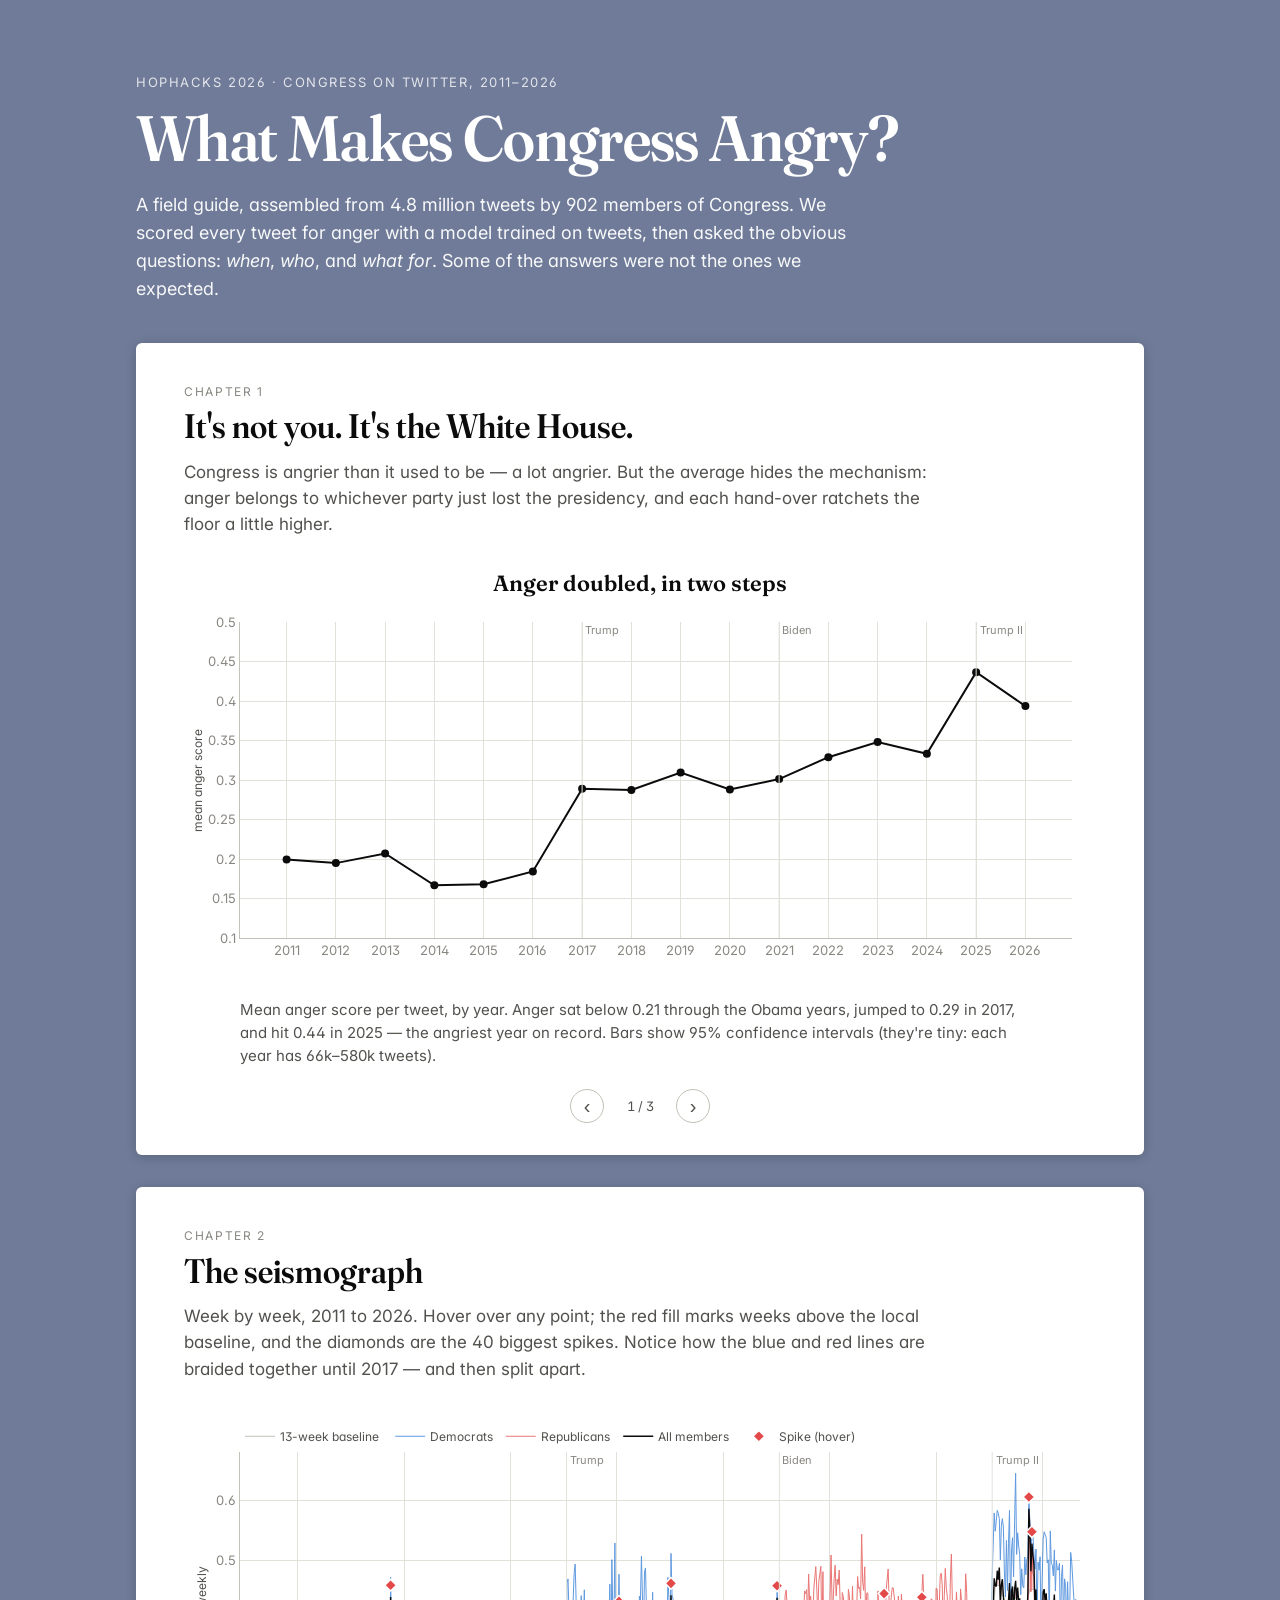
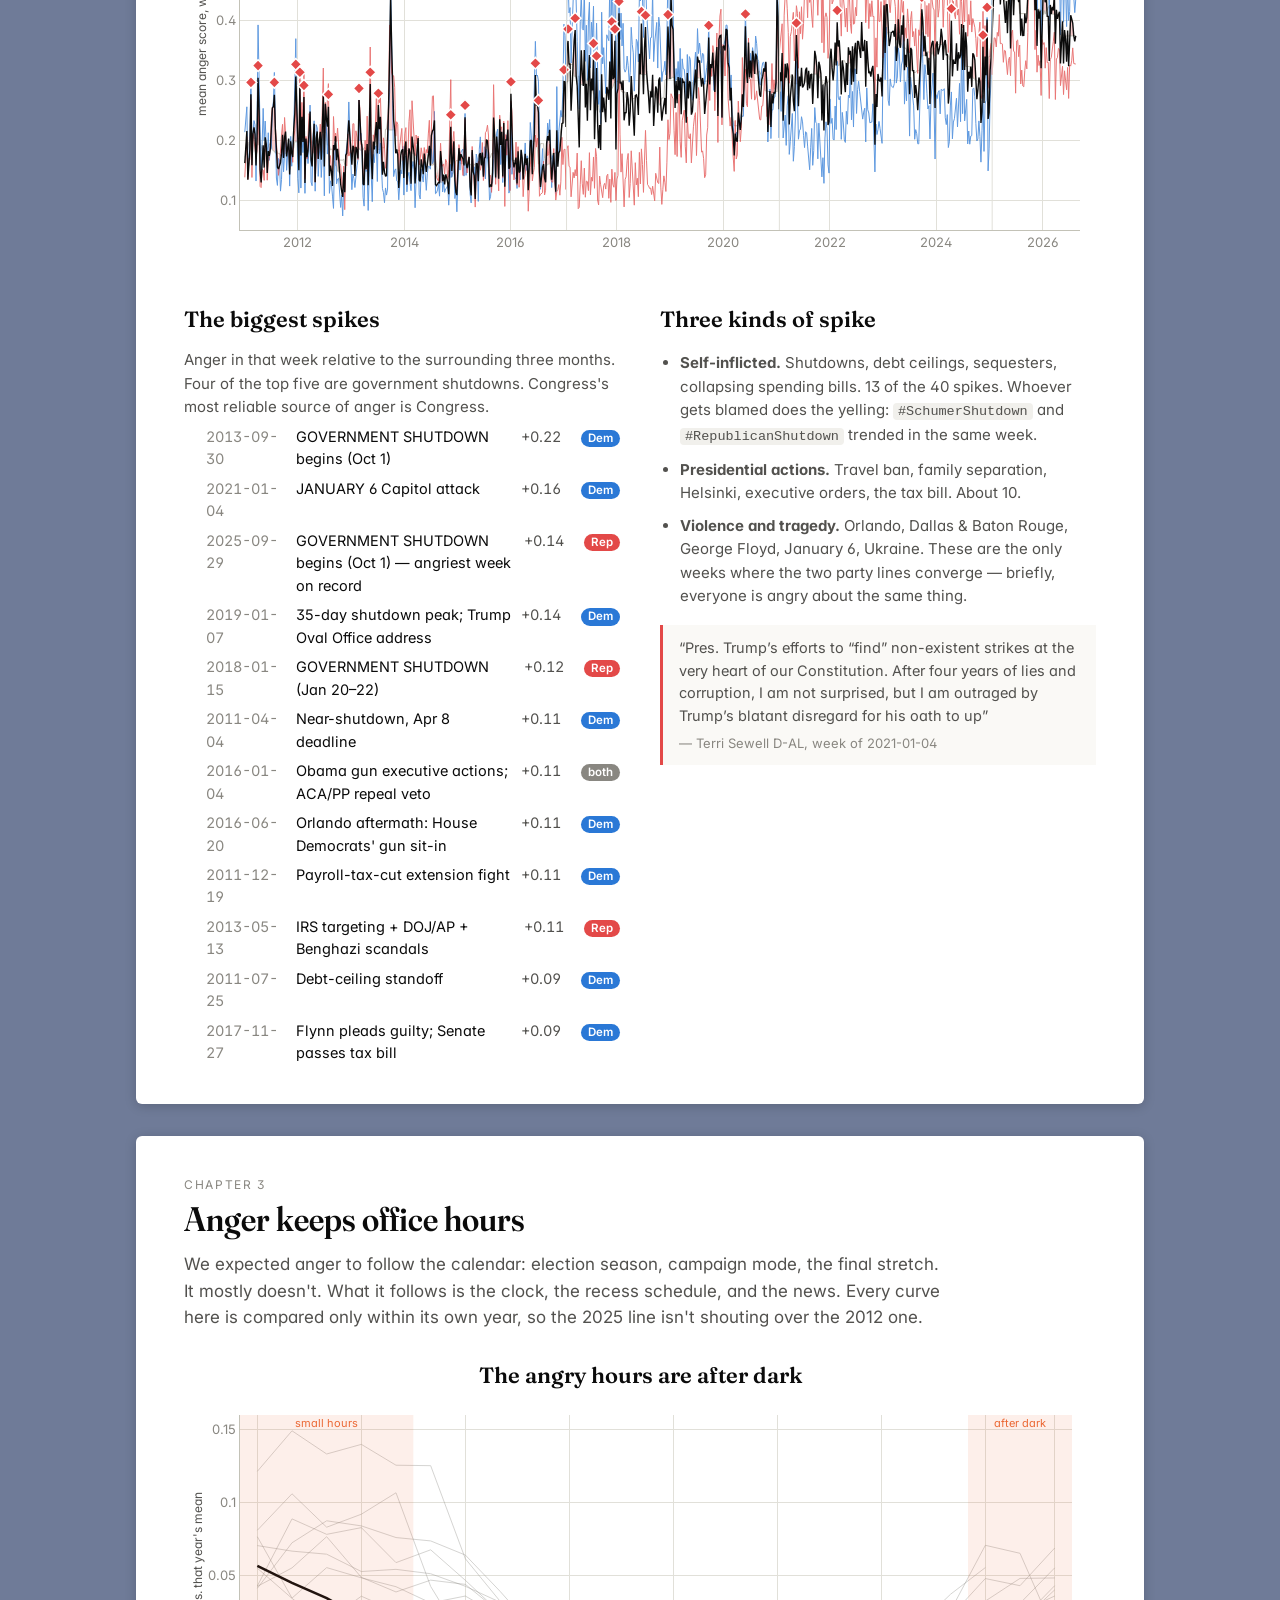
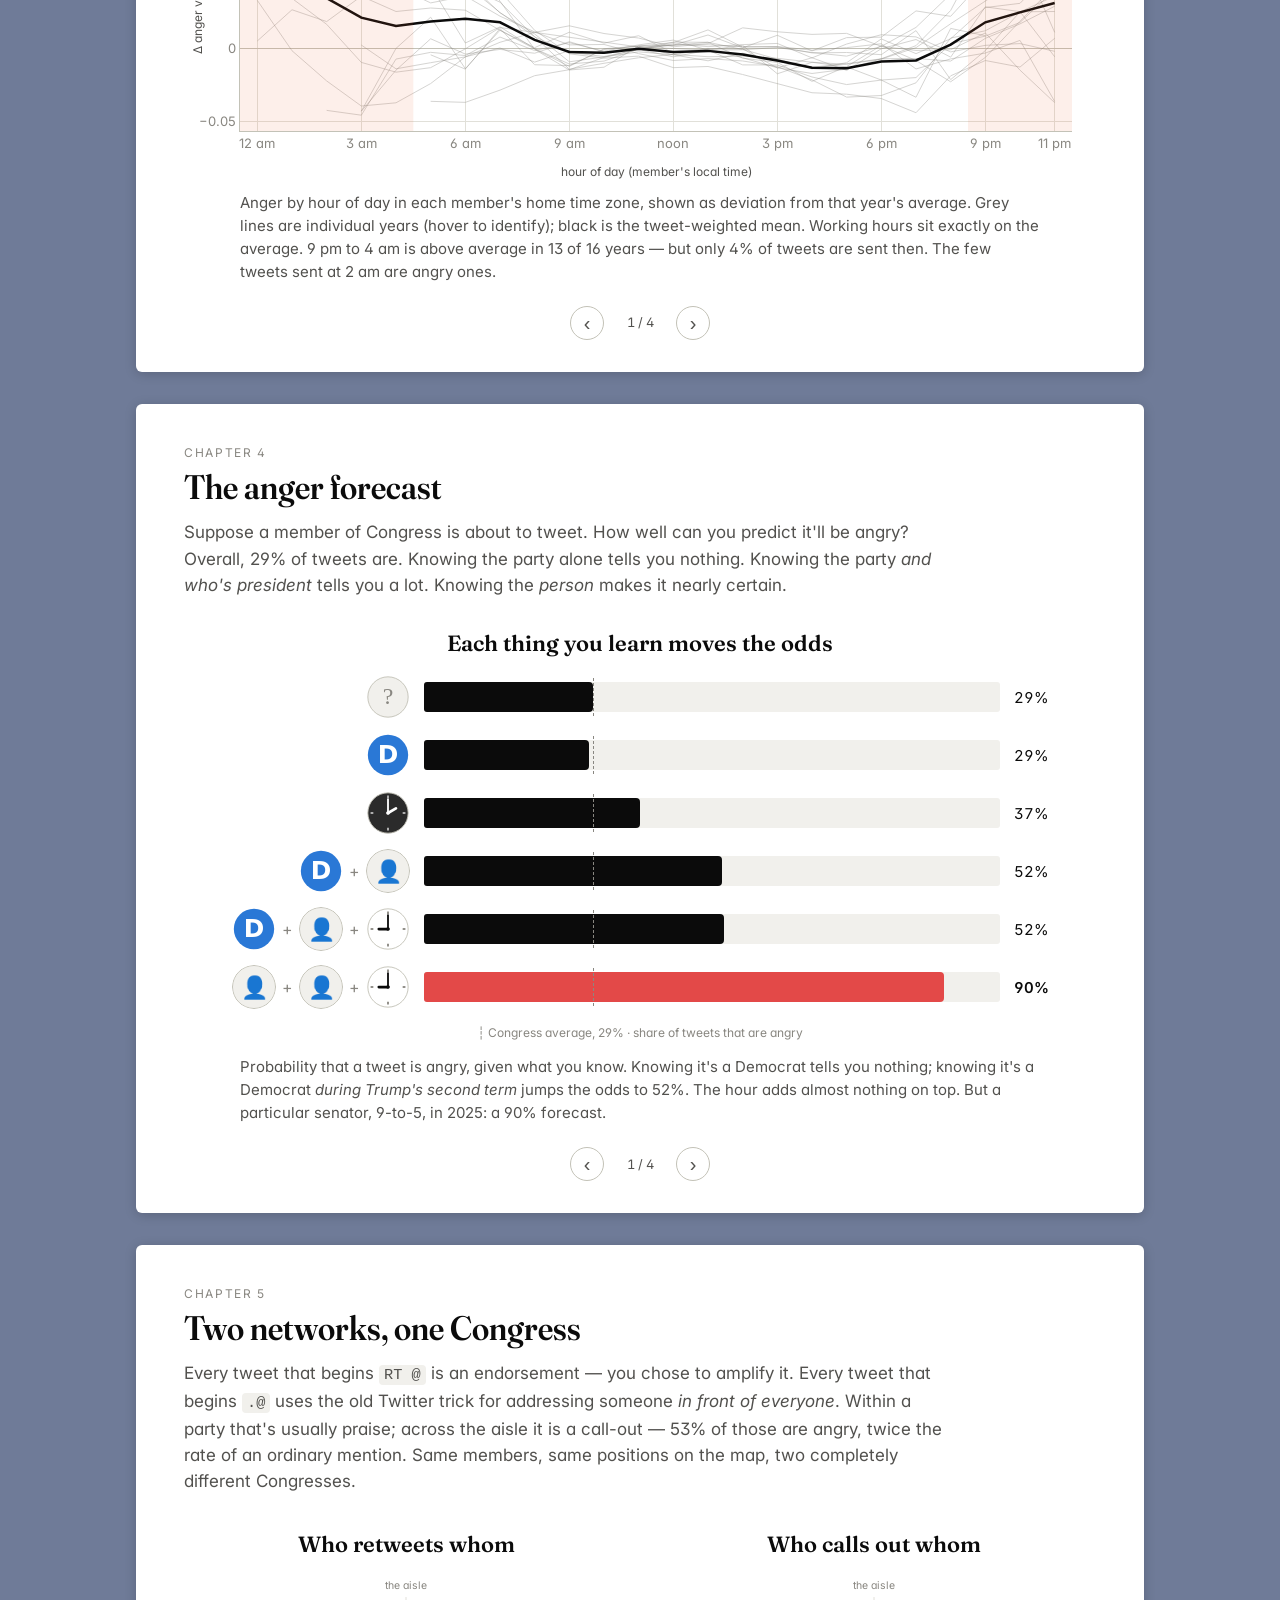
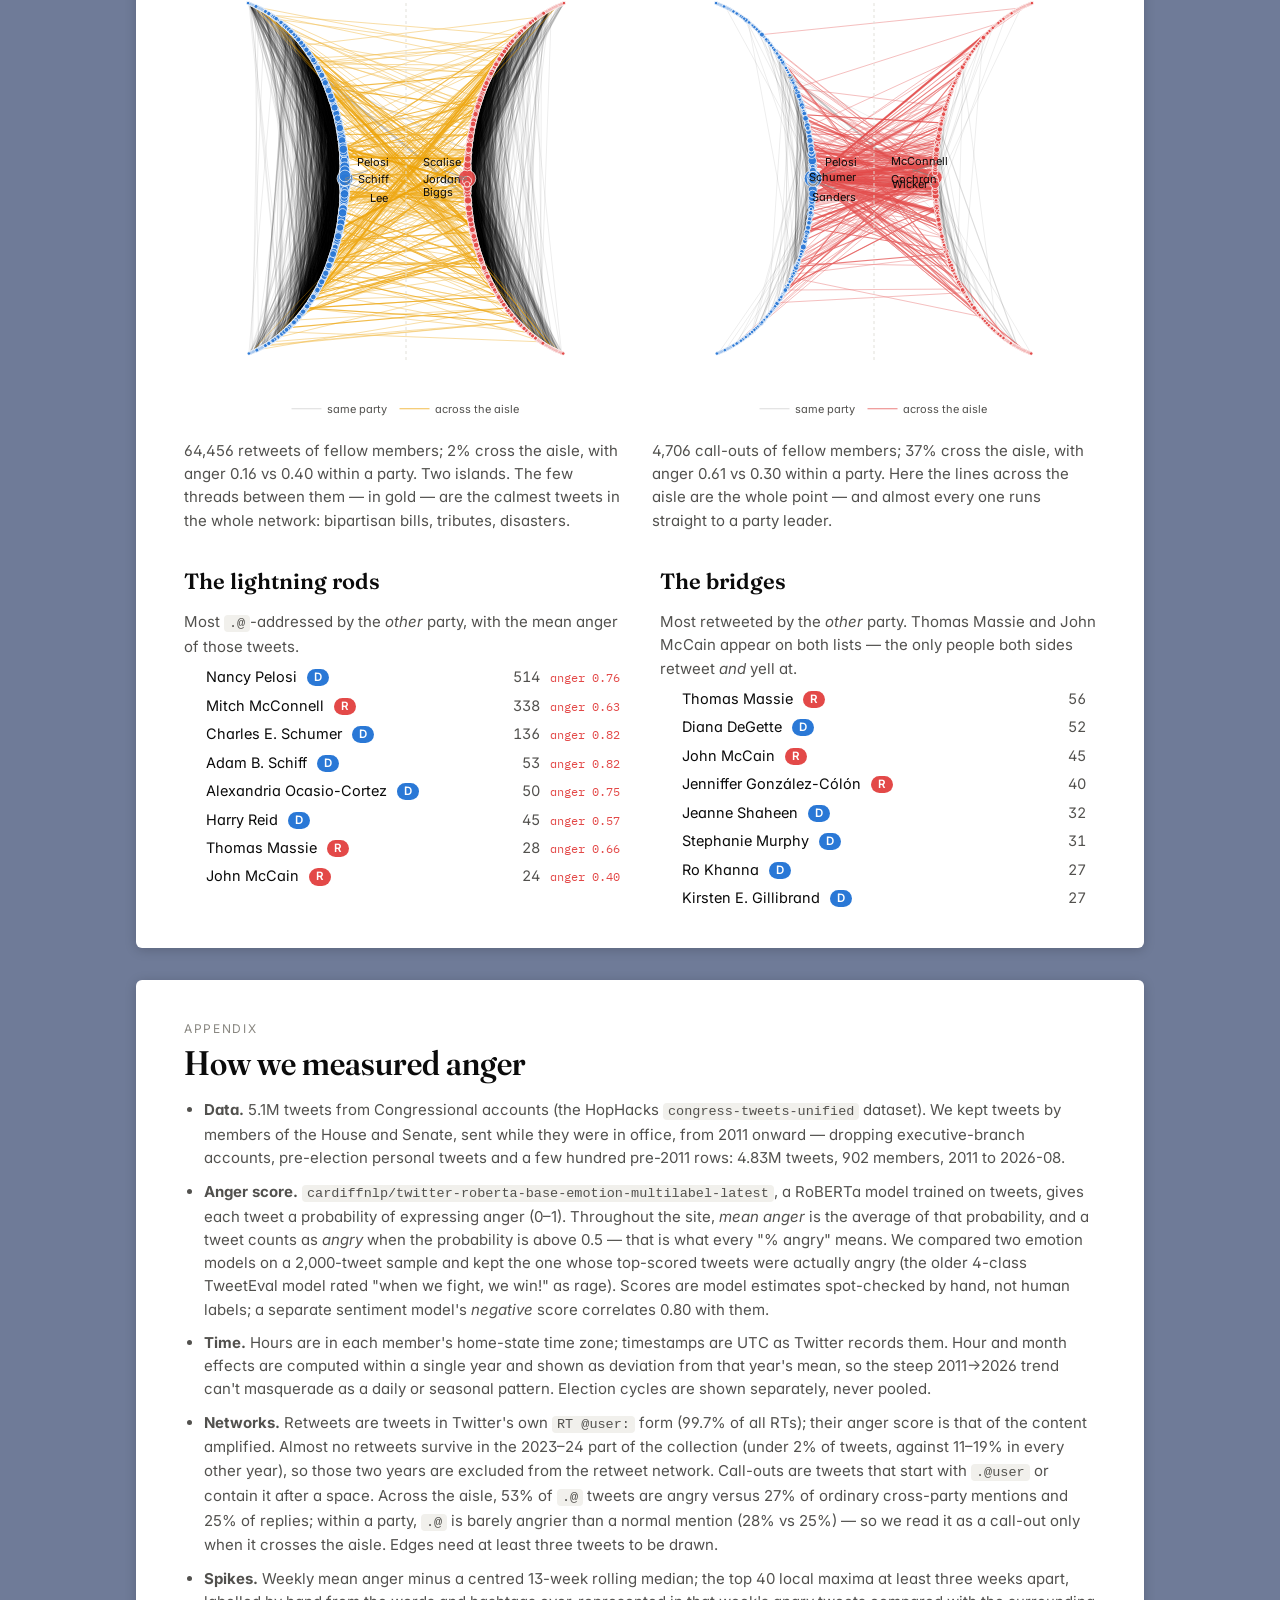
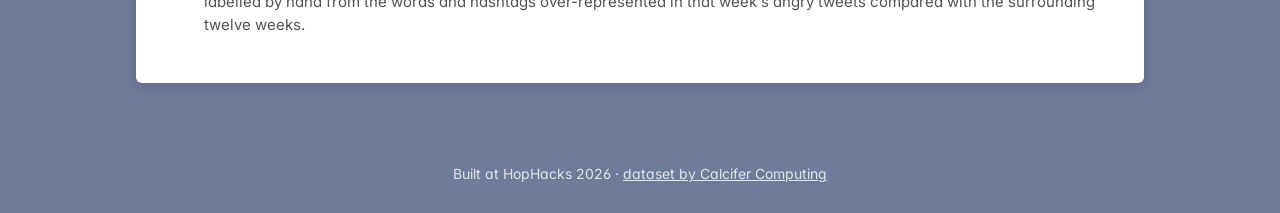
==== site/index.html @ 3c606af3 "What Makes Congress Angry? — web story, marimo notebook, analysis pipeline Congress tweets 2011–2026" ====
<!DOCTYPE html>
<html lang="en">
<head>
<meta charset="utf-8">
<meta name="viewport" content="width=device-width, initial-scale=1">
<title>What Makes Congress Angry?</title>
<meta name="description" content="A field guide to Congressional anger, from 4.8 million tweets by 905 members of Congress, 2011–2026.">
<link rel="preconnect" href="https://fonts.googleapis.com">
<link rel="preconnect" href="https://fonts.gstatic.com" crossorigin>
<link href="https://fonts.googleapis.com/css2?family=Fraunces:ital,opsz,wght,SOFT@0,9..144,400;0,9..144,600;1,9..144,400;1,9..144,500&family=Inter:wght@400;500;600&family=IBM+Plex+Mono:wght@400;500&display=swap" rel="stylesheet">
<link rel="stylesheet" href="style.css">
<script src="https://cdn.plot.ly/plotly-2.35.2.min.js" charset="utf-8"></script>
</head>
<body>

<header class="hero">
  <p class="kicker">HopHacks 2026 · Congress on Twitter, 2011–2026</p>
  <h1>What Makes Congress Angry?</h1>
  <p class="lede">A field guide, assembled from <span id="meta-tweets">4.8 million</span> tweets by
    <span id="meta-members">905</span> members of Congress. We scored every tweet for anger with a model trained on
    tweets, then asked the obvious questions: <em>when</em>, <em>who</em>, and <em>what for</em>.
    Some of the answers were not the ones we expected.</p>
</header>

<main>

<!-- ================= CHAPTER 1 ================= -->
<section class="card" id="ch1">
  <p class="chapter">Chapter 1</p>
  <h2>It's not you. It's the White House.</h2>
  <p class="intro">Congress is angrier than it used to be — a lot angrier. But the average hides the mechanism:
    anger belongs to whichever party just lost the presidency, and each hand-over ratchets the floor a little higher.</p>
  <div class="carousel" data-carousel>
    <div class="slides">
      <figure class="slide">
        <figcaption class="chart-title">Anger doubled, in two steps</figcaption>
        <div class="chart" id="c-year"></div>
        <p class="caption">Mean anger score per tweet, by year. Anger sat below 0.21 through the Obama years, jumped to 0.29 in 2017,
          and hit 0.44 in 2025 — the angriest year on record. Bars show 95% confidence intervals (they're tiny: each year has 66k–580k tweets).</p>
      </figure>
      <figure class="slide">
        <figcaption class="chart-title">The X: whoever is out of power is angry</figcaption>
        <div class="chart" id="c-year-party"></div>
        <p class="caption">Split by party, the trend becomes a perfect X. Democrats spike when Trump takes office in 2017 and again in 2025;
          Republicans spike under Biden. The two lines cross at every inauguration.</p>
      </figure>
      <figure class="slide">
        <figcaption class="chart-title">Same rule, four presidencies</figcaption>
        <div class="chart" id="c-outparty"></div>
        <p class="caption">Under Obama both parties were equally calm (0.18 vs 0.19). Since then the out-party has been roughly 0.12–0.17 angrier
          than the in-party — and today's <em>in</em>-party (0.35) is angrier than 2017's <em>out</em>-party (0.34). The floor never resets.</p>
      </figure>
    </div>
    <nav class="pager"><button class="prev" aria-label="Previous">‹</button><span class="count">1 / 3</span><button class="next" aria-label="Next">›</button></nav>
  </div>
</section>

<!-- ================= CHAPTER 2 ================= -->
<section class="card" id="ch2">
  <p class="chapter">Chapter 2</p>
  <h2>The seismograph</h2>
  <p class="intro">Week by week, 2011 to 2026. Hover over any point; the red fill marks weeks above the local baseline,
    and the diamonds are the 40 biggest spikes. Notice how the blue and red lines are braided together until 2017 — and then split apart.</p>
  <div class="chart tall" id="c-seismo"></div>
  <div class="two-col">
    <div>
      <h3>The biggest spikes</h3>
      <p class="caption">Anger in that week relative to the surrounding three months. Four of the top five are government shutdowns.
        Congress's most reliable source of anger is Congress.</p>
      <ol class="spikes" id="spike-list"></ol>
    </div>
    <div>
      <h3>Three kinds of spike</h3>
      <ul class="kinds">
        <li><strong>Self-inflicted.</strong> Shutdowns, debt ceilings, sequesters, collapsing spending bills. 13 of the 40 spikes.
          Whoever gets blamed does the yelling: <code>#SchumerShutdown</code> and <code>#RepublicanShutdown</code> trended in the same week.</li>
        <li><strong>Presidential actions.</strong> Travel ban, family separation, Helsinki, executive orders, the tax bill. About 10.</li>
        <li><strong>Violence and tragedy.</strong> Orlando, Dallas &amp; Baton Rouge, George Floyd, January 6, Ukraine.
          These are the only weeks where the two party lines converge — briefly, everyone is angry about the same thing.</li>
      </ul>
      <blockquote id="spike-quote"></blockquote>
    </div>
  </div>
</section>

<!-- ================= CHAPTER 3 ================= -->
<section class="card" id="ch3">
  <p class="chapter">Chapter 3</p>
  <h2>Anger keeps office hours</h2>
  <p class="intro">We expected anger to follow the calendar: election season, campaign mode, the final stretch.
    It mostly doesn't. What it follows is the clock, the recess schedule, and the news.
    Every curve here is compared only within its own year, so the 2025 line isn't shouting over the 2012 one.</p>
  <div class="carousel" data-carousel>
    <div class="slides">
      <figure class="slide">
        <figcaption class="chart-title">The angry hours are after dark</figcaption>
        <div class="chart" id="c-hour"></div>
        <p class="caption">Anger by hour of day in each member's home time zone, shown as deviation from that year's average. Grey lines are individual years
          (hover to identify); black is the tweet-weighted mean. Working hours sit exactly on the average. 9 pm to 4 am is above average in
          13 of 16 years — but only 4% of tweets are sent then. The few tweets sent at 2 am are angry ones.</p>
      </figure>
      <figure class="slide">
        <figcaption class="chart-title">August recess is the calm month</figcaption>
        <div class="chart" id="c-month"></div>
        <p class="caption">By month, same normalization. August is below the yearly average in 14 of 16 years — the only exceptions are 2020 and 2022.
          January has become the angriest month since 2018 (a new Congress, the State of the Union, and in 2021, the 6th).</p>
      </figure>
      <figure class="slide">
        <figcaption class="chart-title">Eight election cycles, no build-up</figcaption>
        <div class="chart taller" id="c-cycle"></div>
        <p class="caption">Weekly anger over each two-year cycle, ending at election day (dashed line). Black is everyone; blue and red are parties.
          There is no ramp into November in any cycle. The spikes are events — the 2013 shutdown, the 2018 shutdown, Jan 6 — not the calendar.</p>
      </figure>
      <figure class="slide">
        <figcaption class="chart-title">The final stretch is <em>calmer</em></figcaption>
        <div class="chart" id="c-final"></div>
        <p class="caption">Mean anger in the last four weeks before election day versus the rest of that year. In six of seven elections the closing
          weeks are calmer — members switch to hopeful campaign messaging. Only 2020 broke the pattern, and only barely.</p>
      </figure>
    </div>
    <nav class="pager"><button class="prev" aria-label="Previous">‹</button><span class="count">1 / 4</span><button class="next" aria-label="Next">›</button></nav>
  </div>
</section>

<!-- ================= CHAPTER 4: FORECAST ================= -->
<section class="card" id="ch-forecast">
  <p class="chapter">Chapter 4</p>
  <h2>The anger forecast</h2>
  <p class="intro">Suppose a member of Congress is about to tweet. How well can you predict it'll be angry?
    Overall, <span id="fc-base">29%</span> of tweets are. Knowing the party alone tells you nothing.
    Knowing the party <em>and who's president</em> tells you a lot. Knowing the <em>person</em> makes it nearly certain.</p>
  <div class="carousel" data-carousel>
    <div class="slides">
      <figure class="slide">
        <figcaption class="chart-title">Each thing you learn moves the odds</figcaption>
        <div class="ladder" id="c-ladder"></div>
        <p class="caption">Probability that a tweet is angry, given what you know. Knowing it's a Democrat tells you nothing; knowing it's a
          Democrat <em>during Trump's second term</em> jumps the odds to 52%. The hour adds almost nothing on top. But a particular senator,
          9-to-5, in 2025: a 90% forecast.</p>
      </figure>
      <figure class="slide">
        <figcaption class="chart-title">A forecast you can set your watch by</figcaption>
        <div class="statement" id="c-statement">
          <p class="claim">If Patty Murray tweets before sunrise during Trump's second term,<br>it's an angry tweet.</p>
          <p class="attrib" id="st-attrib">— 84% of 418 tweets, midnight–5 am Pacific, Jan 2025 – Aug 2026</p>
          <div class="strip" id="st-strip"></div>
          <div class="strip-ui">
            <button id="st-play">▶ Play</button><button id="st-reset">↻ Reset</button>
            <span class="tally" id="st-tally"></span>
          </div>
          <div class="tweet-peek" id="st-peek">hover a dot to read the tweet</div>
        </div>
        <p class="caption">Every dot is one of her 418 tweets sent between midnight and 5 am on her home-state clock (she's usually in Washington,
          where it's breakfast). Red is angry, grey is not. Press play and watch them land. The calm ones are birthday wishes and tributes to colleagues;
          the other 84% are about Medicare, shutdowns and arrests.</p>
      </figure>
      <figure class="slide">
        <figcaption class="chart-title">The loudest people in Congress</figcaption>
        <div class="statement compact">
          <p class="claim">Everyone who tweets more than seven times a day is angrier than average.<br>Except Cory Booker.</p>
          <p class="attrib" id="ld-attrib">— the 12 most prolific members, tweets per day while in office</p>
        </div>
        <div class="chart taller" id="c-loudest"></div>
        <p class="caption">Each bar is a member's posting rate; the red part is the share of those posts that are angry. The typical member posts
          <span id="ld-median">1.6</span> times a day and is angry <span id="ld-base">29%</span> of the time. Volume and anger rise together
          (ρ = 0.31 across all 902 members) — you cannot post ten times a day about ribbon-cuttings. Senator Booker, apparently, can.</p>
      </figure>
      <figure class="slide">
        <figcaption class="chart-title">Night owls and morning people</figcaption>
        <div class="chart" id="c-owls"></div>
        <p class="caption">Members whose late-night tweets (9 pm–4 am) are far angrier than their daytime ones — and the reverse. Mike Levin is
          a mild 25% by day and 56% after dark. Bill Hagerty is the opposite: 53% by day, 29% at night. Do not tweet at Mazie Hirono after midnight.
          <a href="timelapse.html" class="slide-link">Watch a day on the Hill — the animated time-lapse of these nine →</a></p>
      </figure>
    </div>
    <nav class="pager"><button class="prev" aria-label="Previous">‹</button><span class="count">1 / 4</span><button class="next" aria-label="Next">›</button></nav>
  </div>
</section>

<!-- ================= CHAPTER 5: NETWORKS ================= -->
<section class="card" id="ch-network">
  <p class="chapter">Chapter 5</p>
  <h2>Two networks, one Congress</h2>
  <p class="intro">Every tweet that begins <code>RT @</code> is an endorsement — you chose to amplify it. Every tweet that begins
    <code>.@</code> uses the old Twitter trick for addressing someone <em>in front of everyone</em>. Within a party that's usually praise;
    across the aisle it is a call-out — 53% of those are angry, twice the rate of an ordinary mention. Same members, same positions on the map,
    two completely different Congresses.</p>
  <div class="net-grid">
    <figure class="net-panel">
      <figcaption class="chart-title">Who retweets whom</figcaption>
      <div class="chart tall" id="c-net-rt"></div>
      <p class="caption"><span id="net-rt-stats"></span> Two islands. The few threads between them — in gold — are the calmest tweets
        in the whole network: bipartisan bills, tributes, disasters.</p>
    </figure>
    <figure class="net-panel">
      <figcaption class="chart-title">Who calls out whom</figcaption>
      <div class="chart tall" id="c-net-dot"></div>
      <p class="caption"><span id="net-dot-stats"></span> Here the lines across the aisle are the whole point — and almost every one runs
        straight to a party leader.</p>
    </figure>
  </div>
  <div class="two-col">
    <div>
      <h3>The lightning rods</h3>
      <p class="caption">Most <code>.@</code>-addressed by the <em>other</em> party, with the mean anger of those tweets.</p>
      <ol class="netlist" id="net-rods"></ol>
    </div>
    <div>
      <h3>The bridges</h3>
      <p class="caption">Most retweeted by the <em>other</em> party. Thomas Massie and John McCain appear on both lists — the only people both
        sides retweet <em>and</em> yell at.</p>
      <ol class="netlist" id="net-bridges"></ol>
    </div>
  </div>
</section>

<!-- ================= METHODS ================= -->
<section class="card methods" id="methods">
  <p class="chapter">Appendix</p>
  <h2>How we measured anger</h2>
  <ul>
    <li><strong>Data.</strong> 5.1M tweets from Congressional accounts (the HopHacks <code>congress-tweets-unified</code> dataset). We kept tweets
      by members of the House and Senate, sent while they were in office, from 2011 onward — dropping executive-branch accounts, pre-election personal
      tweets and a few hundred pre-2011 rows: <span id="meta-tweets-2">4.83M</span> tweets, <span id="meta-members-2">902</span> members,
      <span id="meta-from">2011</span> to <span id="meta-to">2026-08</span>.</li>
    <li><strong>Anger score.</strong> <code>cardiffnlp/twitter-roberta-base-emotion-multilabel-latest</code>, a RoBERTa model trained on tweets, gives
      each tweet a probability of expressing anger (0–1). Throughout the site, <em>mean anger</em> is the average of that probability, and a tweet counts as
      <em>angry</em> when the probability is above 0.5 — that is what every "% angry" means. We compared two emotion models on a 2,000-tweet sample and kept
      the one whose top-scored tweets were actually angry (the older 4-class TweetEval model rated "when we fight, we win!" as rage). Scores are model
      estimates spot-checked by hand, not human labels; a separate sentiment model's <em>negative</em> score correlates 0.80 with them.</li>
    <li><strong>Time.</strong> Hours are in each member's home-state time zone; timestamps are UTC as Twitter records them. Hour and month effects are
      computed within a single year and shown as deviation from that year's mean, so the steep 2011→2026 trend can't masquerade as a daily or seasonal
      pattern. Election cycles are shown separately, never pooled.</li>
    <li><strong>Networks.</strong> Retweets are tweets in Twitter's own <code>RT @user:</code> form (99.7% of all RTs); their anger score is that of the
      content amplified. Almost no retweets survive in the 2023–24 part of the collection (under 2% of tweets, against 11–19% in every other year), so those
      two years are excluded from the retweet network. Call-outs are tweets that start with <code>.@user</code> or contain it after a space. Across the aisle,
      53% of <code>.@</code> tweets are angry versus 27% of ordinary cross-party mentions and 25% of replies; within a party, <code>.@</code> is barely angrier
      than a normal mention (28% vs 25%) — so we read it as a call-out only when it crosses the aisle. Edges need at least three tweets to be drawn.</li>
    <li><strong>Spikes.</strong> Weekly mean anger minus a centred 13-week rolling median; the top 40 local maxima at least three weeks apart, labelled by
      hand from the words and hashtags over-represented in that week's angry tweets compared with the surrounding twelve weeks.</li>
  </ul>
</section>

</main>
<footer>Built at HopHacks 2026 · <a href="https://www.calcifercomputing.com/hophacks">dataset by Calcifer Computing</a></footer>

<script src="img/icons.js"></script>
<script src="app.js"></script>
</body>
</html>
---- site/style.css ----
:root {
  --page: #6f7b98;            /* muted blue-grey backdrop, as in the reference */
  --card: #ffffff;
  --surface: #fcfcfb;
  --ink: #0b0b0b;
  --ink-2: #52514e;
  --muted: #898781;
  --grid: #e1e0d9;
  --axis: #c3c2b7;
  --dem: #2a78d6;
  --rep: #e34948;
  --accent: #eb6834;
  --serif: "Fraunces", "Iowan Old Style", Georgia, serif;
  --sans: "Inter", system-ui, -apple-system, "Segoe UI", sans-serif;
  --mono: "IBM Plex Mono", ui-monospace, Consolas, monospace;
}
* { box-sizing: border-box; }
html { scroll-behavior: smooth; }
body {
  margin: 0; background: var(--page); color: var(--ink); font-family: var(--sans);
  font-feature-settings: "cv11", "ss01"; font-size: 16px; line-height: 1.55; -webkit-font-smoothing: antialiased;
}
main { max-width: 1040px; margin: 0 auto; padding: 0 16px 48px; }
a { color: inherit; }
code { font-size: 0.9em; background: #f1f0ec; padding: 1px 5px; border-radius: 4px; }

/* ---------- hero ---------- */
.hero { max-width: 1040px; margin: 0 auto; padding: 72px 16px 40px; color: #fff; }
.hero .kicker { font-size: 13px; letter-spacing: .12em; text-transform: uppercase; opacity: .8; margin: 0 0 12px; }
.hero h1 { font-family: var(--serif); font-weight: 600; font-variation-settings: "opsz" 144, "SOFT" 40; font-size: clamp(38px, 6vw, 64px); line-height: 1.05; margin: 0 0 20px; letter-spacing: -.01em; }
.hero .lede { max-width: 720px; font-size: 18px; margin: 0; opacity: .95; }

/* ---------- cards ---------- */
.card {
  background: var(--card); border-radius: 6px; padding: 40px 48px 32px; margin: 0 0 32px;
  box-shadow: 0 2px 12px rgba(0,0,0,.18);
}
.chapter { font-size: 12px; letter-spacing: .14em; text-transform: uppercase; color: var(--muted); margin: 0 0 6px; }
h2 { font-family: var(--serif); font-weight: 600; font-variation-settings: "opsz" 96, "SOFT" 30; font-size: 34px; margin: 0 0 12px; line-height: 1.15; }
h3 { font-family: var(--serif); font-weight: 600; font-size: 22px; margin: 24px 0 8px; }
.intro { font-size: 17px; color: var(--ink-2); max-width: 760px; margin: 0 0 28px; }

/* ---------- carousel ---------- */
.carousel { position: relative; }
.slides { position: relative; }
.slide { display: none; margin: 0; }
.slide.active { display: block; }
.chart-title { font-family: var(--serif); font-weight: 600; font-size: 22px; text-align: center; margin: 4px 0 6px; }
.chart { width: 100%; height: 380px; }
.chart.tall { height: 460px; }
.chart.taller { height: 520px; }
.caption { color: var(--ink-2); font-size: 15px; max-width: 800px; margin: 12px auto 0; }
.pager { display: flex; justify-content: center; align-items: center; gap: 14px; margin-top: 22px; }
.pager button {
  width: 34px; height: 34px; border-radius: 50%; border: 1px solid var(--axis); background: #fff;
  font-size: 20px; line-height: 1; cursor: pointer; color: var(--ink-2);
}
.pager button:hover { border-color: var(--ink); color: var(--ink); }
.pager .count { font-size: 13px; color: var(--ink-2); min-width: 44px; text-align: center; font-variant-numeric: tabular-nums; }

/* ---------- seismograph extras ---------- */
.two-col { display: grid; grid-template-columns: 1fr 1fr; gap: 40px; margin-top: 8px; }
.spikes { padding-left: 22px; margin: 8px 0 0; font-size: 14.5px; }
.spikes li { margin: 0 0 7px; }
.spikes .wk { color: var(--muted); font-variant-numeric: tabular-nums; margin-right: 6px; }
.spikes .ex { display: inline-block; min-width: 46px; font-variant-numeric: tabular-nums; color: var(--ink-2); }
.who { display: inline-block; font-size: 11.5px; font-weight: 600; line-height: 1.5; padding: 0 7px; border-radius: 10px; margin-left: 6px; color: #fff; vertical-align: 1px; }
.who.Dem { background: var(--dem); } .who.Rep { background: var(--rep); } .who.both { background: var(--muted); }
.kinds { padding-left: 20px; font-size: 15px; color: var(--ink-2); }
.kinds li { margin-bottom: 10px; }
blockquote {
  margin: 18px 0 0; padding: 12px 16px; border-left: 3px solid var(--rep); background: #faf9f6;
  font-size: 14.5px; color: var(--ink-2);
}
blockquote .by { display: block; margin-top: 6px; font-size: 13px; color: var(--muted); }

/* ---------- stat tile ---------- */
.stat { text-align: center; padding: 48px 16px 24px; }
.stat-value { font-size: 84px; font-weight: 600; line-height: 1; letter-spacing: -.02em; }
.stat-label { color: var(--ink-2); max-width: 520px; margin: 14px auto 0; font-size: 15px; }

/* ---------- methods ---------- */
.methods ul { padding-left: 20px; color: var(--ink-2); font-size: 15px; }
.methods li { margin-bottom: 10px; }
footer { text-align: center; color: #fff; opacity: .8; padding: 0 16px 40px; font-size: 14px; }

@media (max-width: 760px) {
  .card { padding: 28px 18px 24px; }
  h2 { font-size: 28px; }
  .two-col { grid-template-columns: 1fr; gap: 16px; }
  .chart { height: 320px; } .chart.tall { height: 360px; } .chart.taller { height: 620px; }
  .stat-value { font-size: 60px; }
}

/* spike rows */
.spikes li { display: grid; grid-template-columns: 82px 1fr auto auto; gap: 0 8px; align-items: baseline; }
.spikes .ev { min-width: 0; }

/* ---------- statement card ---------- */
.statement { max-width: 860px; margin: 0 auto; padding: 8px 0 0; text-align: center; }
.claim { font-family: var(--serif); font-style: italic; font-weight: 500; font-variation-settings: "opsz" 72, "SOFT" 50; font-size: clamp(22px, 3vw, 32px); line-height: 1.3; margin: 18px 0 12px; color: var(--ink); }
.attrib { font-family: var(--mono); font-size: 13px; color: var(--rep); margin: 0 0 22px; }
.strip { position: relative; height: 130px; }
.strip svg { width: 100%; height: 100%; overflow: visible; }
.strip .axis { stroke: var(--axis); stroke-width: 1; }
.strip .tick { stroke: var(--axis); stroke-width: 1; }
.strip .tick-label { font-size: 11px; fill: var(--muted); font-family: var(--sans); }
.strip .dot { cursor: pointer; opacity: 0; transition: opacity .15s; }
.strip .dot.on { opacity: 1; }
.strip .dot.angry { fill: var(--rep); }
.strip .dot.calm { fill: #fff; stroke: var(--muted); stroke-width: 1.5; }
.strip .dot:hover { stroke: var(--ink); stroke-width: 2; }
.strip-ui { display: flex; justify-content: center; align-items: center; gap: 10px; margin-top: 6px; }
.strip-ui button { font-family: var(--mono); font-size: 13px; padding: 6px 14px; border: 1px solid var(--axis); background: #fff; border-radius: 4px; cursor: pointer; color: var(--ink); }
.strip-ui button:hover { border-color: var(--ink); }
.tally { font-family: var(--mono); font-size: 13px; color: var(--ink-2); min-width: 160px; text-align: left; }
.tweet-peek { min-height: 3.2em; margin: 14px auto 0; max-width: 720px; font-size: 14px; color: var(--ink-2); font-style: italic; }
.tweet-peek .when { font-style: normal; color: var(--muted); font-family: var(--mono); font-size: 12px; display: block; margin-bottom: 2px; }
.statement.compact { padding: 0; margin-bottom: 4px; }
.statement.compact .claim { font-size: clamp(20px, 2.4vw, 26px); margin: 8px 0 8px; }
.statement.compact .attrib { margin-bottom: 8px; }

/* ---------- icon ladder ---------- */
.ladder { max-width: 860px; margin: 8px auto 0; }
.lrow { display: grid; grid-template-columns: 200px 1fr 56px; align-items: center; gap: 14px; padding: 7px 0; }
.licons { display: flex; align-items: center; justify-content: flex-end; gap: 4px; }
.ico { width: 44px; height: 44px; flex: none; display: inline-block; }
/* the coin: unknown-user front, portrait back; on hover it tosses like a coin (edge-over-edge, with a hop) */
.ico.unknown { display: flex; align-items: center; justify-content: center; width: 100%; height: 100%; border-radius: 50%;
  background: #f1f0ec; border: 1px solid var(--axis); font-size: 22px; line-height: 1; }
.ico.coin { position: relative; perspective: 260px; }
.coin .inner { position: absolute; inset: 0; transform-style: preserve-3d; transition: transform 1.2s cubic-bezier(.3, .1, .2, 1); }
.coin .face { position: absolute; inset: 0; border-radius: 50%; overflow: hidden; backface-visibility: hidden; -webkit-backface-visibility: hidden; }
.coin .face .ico { width: 100%; height: 100%; }
.coin .back { transform: rotateX(180deg); border: 1px solid var(--axis); background: #f1f0ec; }
.coin .back img { width: 100%; height: 100%; object-fit: cover; object-position: top; display: block; }
.tip:hover .coin .inner, .coin:hover .inner { transform: rotateX(-180deg); }
.tip:hover .coin, .coin:hover { animation: coin-hop 1.2s cubic-bezier(.3, .1, .2, 1); }
@keyframes coin-hop { 0% { transform: translateY(0); } 45% { transform: translateY(-9px); } 100% { transform: translateY(0); } }
@media (prefers-reduced-motion: reduce) { .coin .inner { transition: none; } .tip:hover .coin, .coin:hover { animation: none; } }
.plus { color: var(--muted); font-size: 16px; margin: 0 2px; }
.lbar { position: relative; height: 30px; background: #f1f0ec; border-radius: 3px; }
.lfill { height: 100%; background: var(--ink); border-radius: 3px 4px 4px 3px; transition: width .6s ease; }
.lrow.hot .lfill { background: var(--rep); }
.lbase { position: absolute; top: -4px; bottom: -4px; border-left: 1px dashed var(--muted); }
.lpct { font-variant-numeric: tabular-nums; font-size: 15px; color: var(--ink); }
.lrow.hot .lpct { font-weight: 600; }
.lfoot { text-align: center; font-size: 12px; color: var(--muted); margin-top: 8px; }
@media (max-width: 640px) { .lrow { grid-template-columns: 132px 1fr 44px; gap: 8px; } .ico { width: 32px; height: 32px; } .plus { display: none; } }

/* icon tooltips (Inter, not the browser's native title) */
.tip { position: relative; display: inline-flex; }
.tip::after {
  content: attr(data-tip); position: absolute; left: 50%; bottom: calc(100% + 8px); transform: translateX(-50%) translateY(4px);
  background: var(--ink); color: #fff; font-family: var(--sans); font-size: 12.5px; font-weight: 500; line-height: 1.3;
  padding: 6px 10px; border-radius: 6px; white-space: nowrap; pointer-events: none; opacity: 0; transition: opacity .12s, transform .12s; z-index: 5;
}
.tip::before {
  content: ""; position: absolute; left: 50%; bottom: calc(100% + 3px); transform: translateX(-50%);
  border: 5px solid transparent; border-top-color: var(--ink); opacity: 0; transition: opacity .12s; pointer-events: none; z-index: 5;
}
.tip:hover::after, .tip:hover::before { opacity: 1; }
.tip:hover::after { transform: translateX(-50%) translateY(0); }
.tip:hover > .ico:not(.coin) { filter: brightness(0.92); }

/* ---------- networks ---------- */
.net-grid { display: grid; grid-template-columns: 1fr 1fr; gap: 24px; }
.net-panel { margin: 0; }
.netlist { padding-left: 22px; margin: 8px 0 0; font-size: 14.5px; }
.netlist li { margin: 0 0 6px; display: grid; grid-template-columns: 1fr auto auto; gap: 0 10px; align-items: baseline; }
.netlist .n { font-variant-numeric: tabular-nums; color: var(--ink-2); }
.netlist .a { font-family: var(--mono); font-size: 12px; color: var(--rep); }
.netlist .a.calm { color: var(--muted); }
@media (max-width: 760px) { .net-grid { grid-template-columns: 1fr; } }

.slide-link { display: inline-block; margin-top: 6px; color: var(--dem); font-weight: 500; text-decoration: none; border-bottom: 1px solid rgba(42,120,214,.35); }
.slide-link:hover { border-bottom-color: var(--dem); }

/* Plotly hover boxes: rounded like the icon tooltips */
.js-plotly-plot .hoverlayer .hovertext path { rx: 6; stroke: none !important; }
.js-plotly-plot .hoverlayer .hovertext text { font-family: var(--sans) !important; }
.js-plotly-plot .hoverlayer .legend rect, .js-plotly-plot .hoverlayer .legend path { stroke: none !important; }
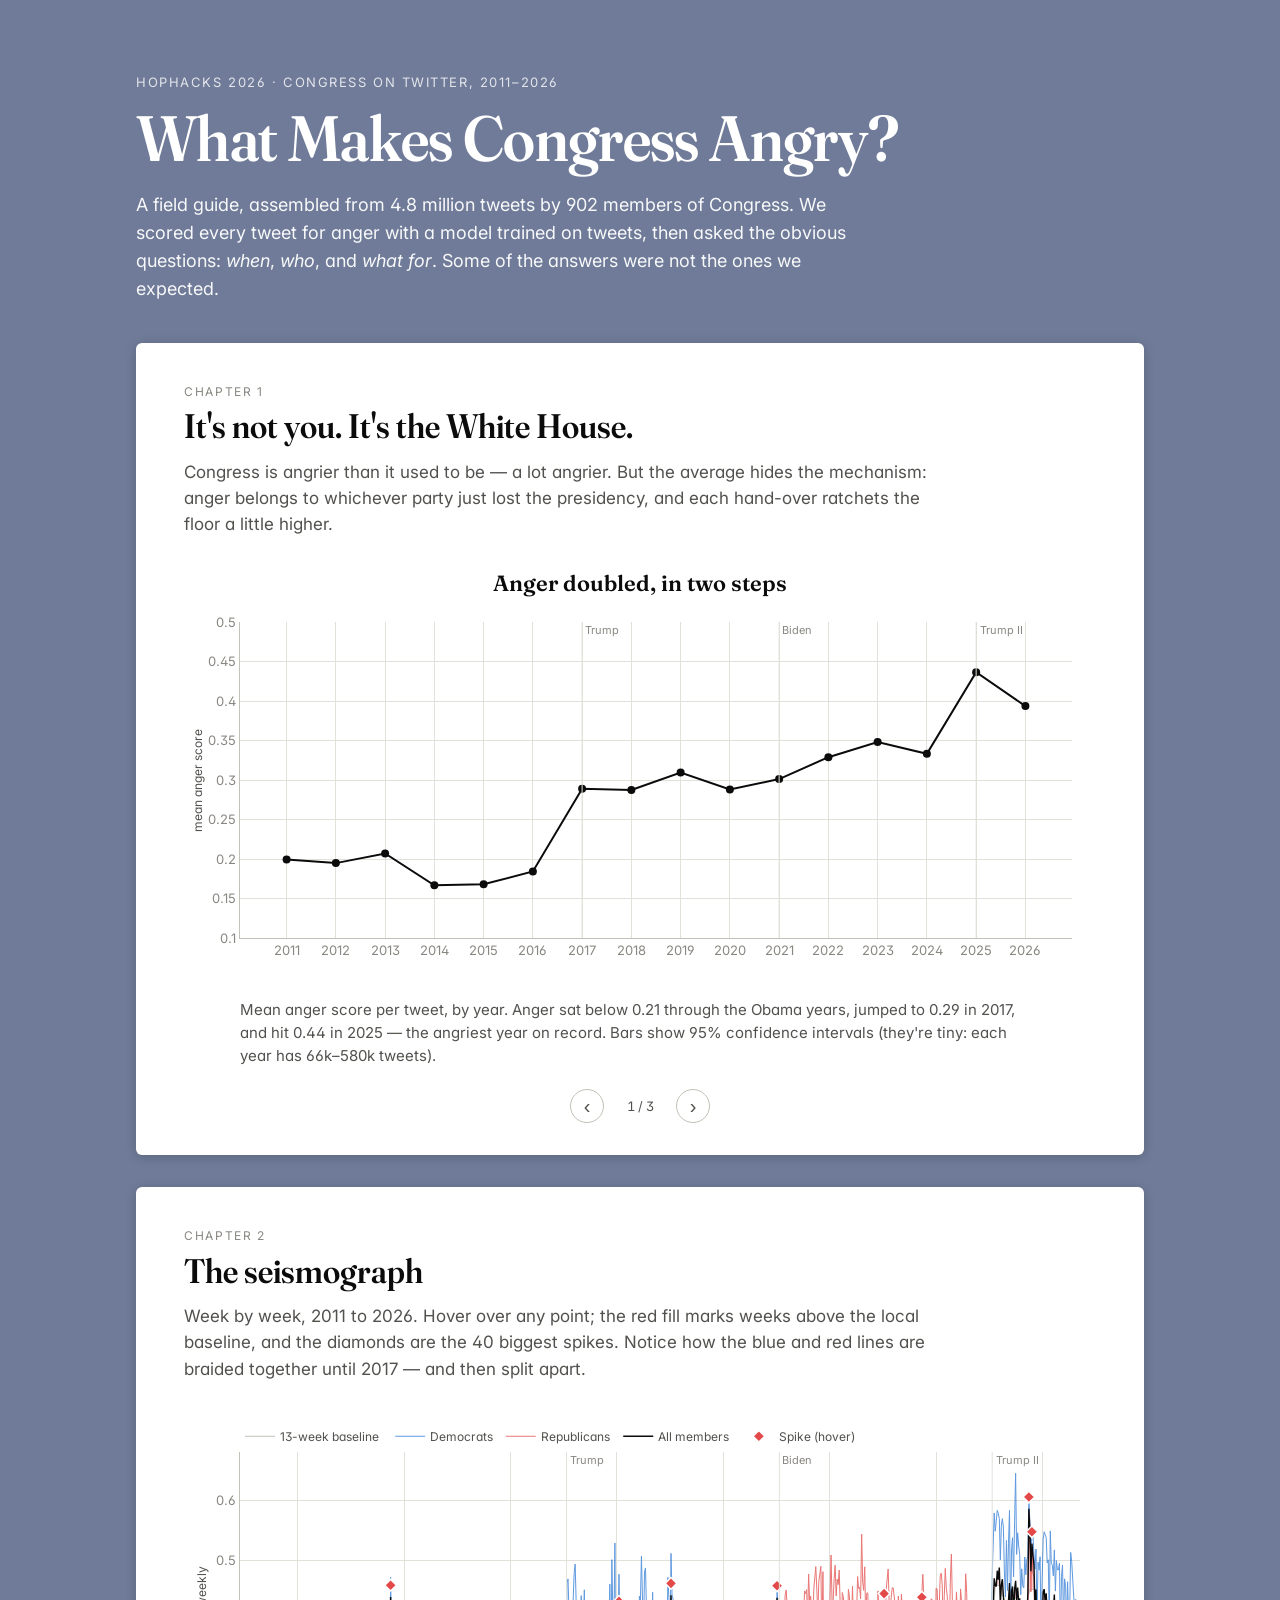
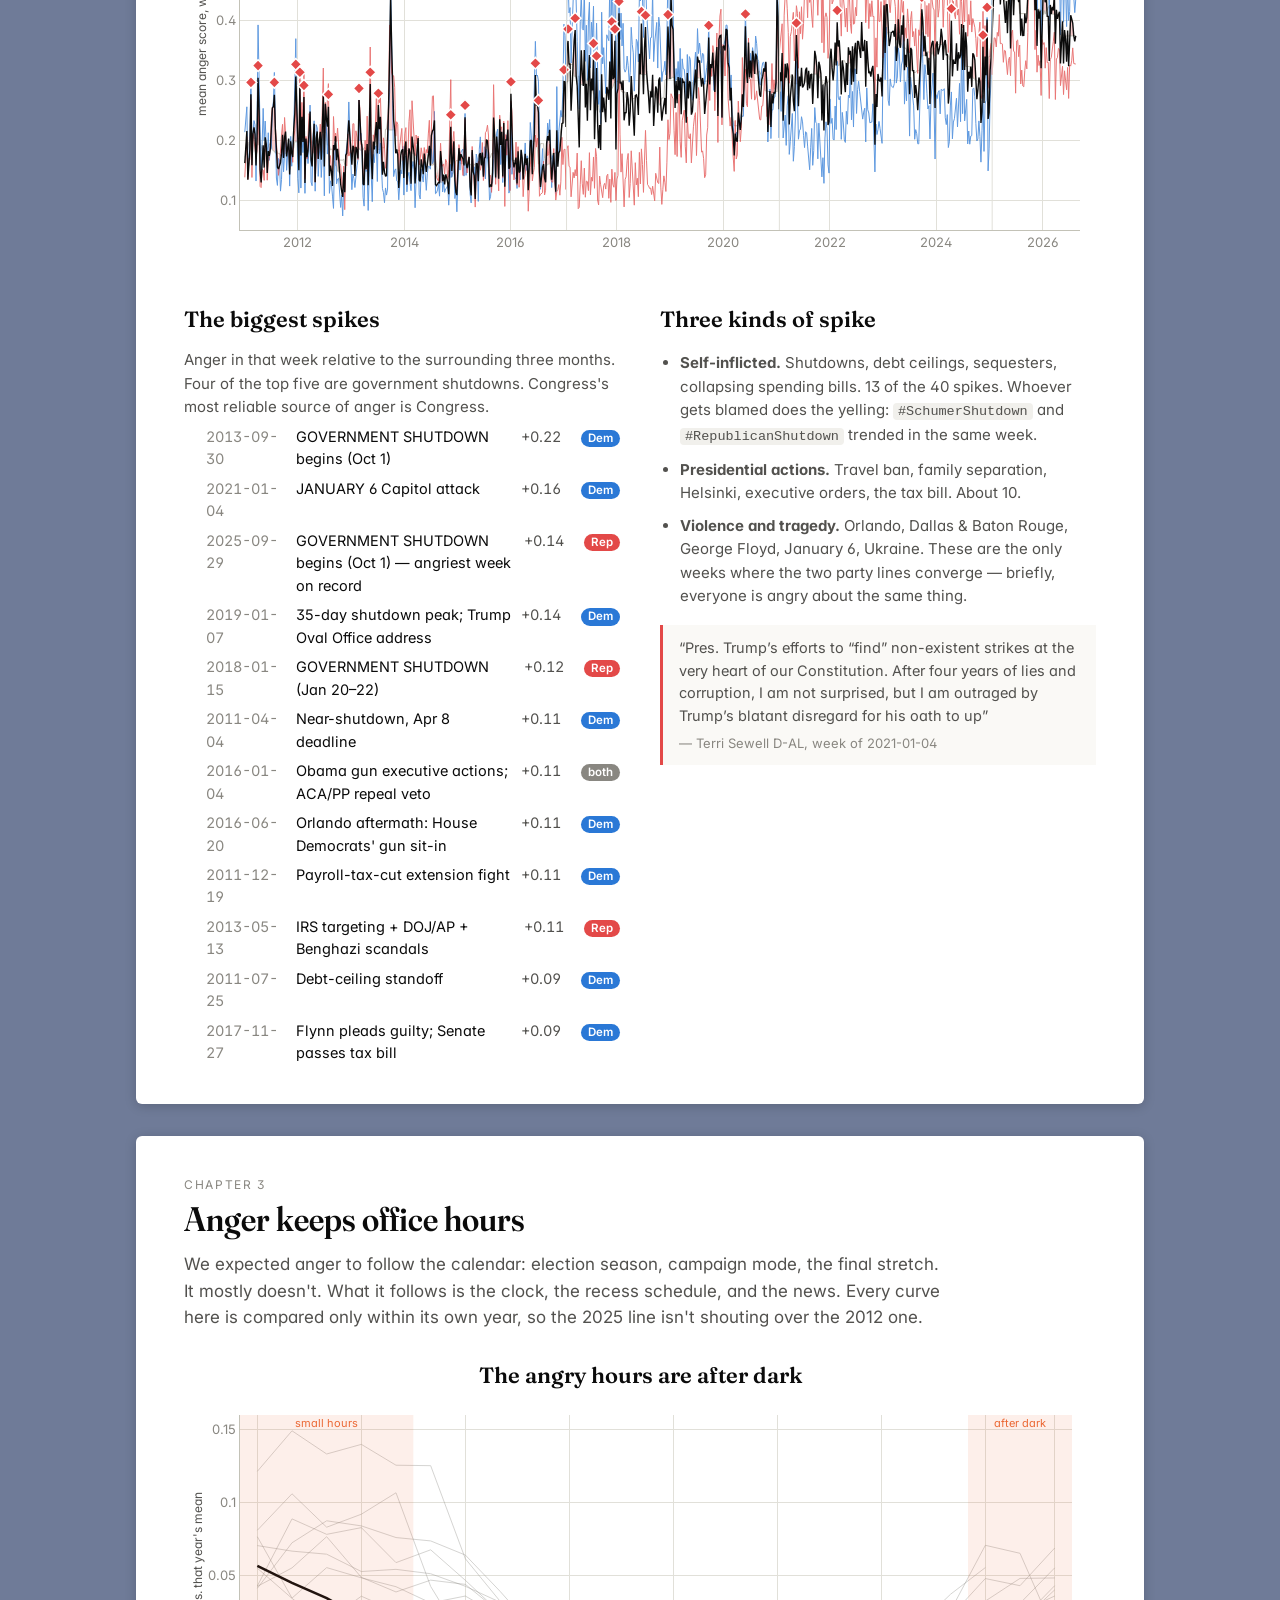
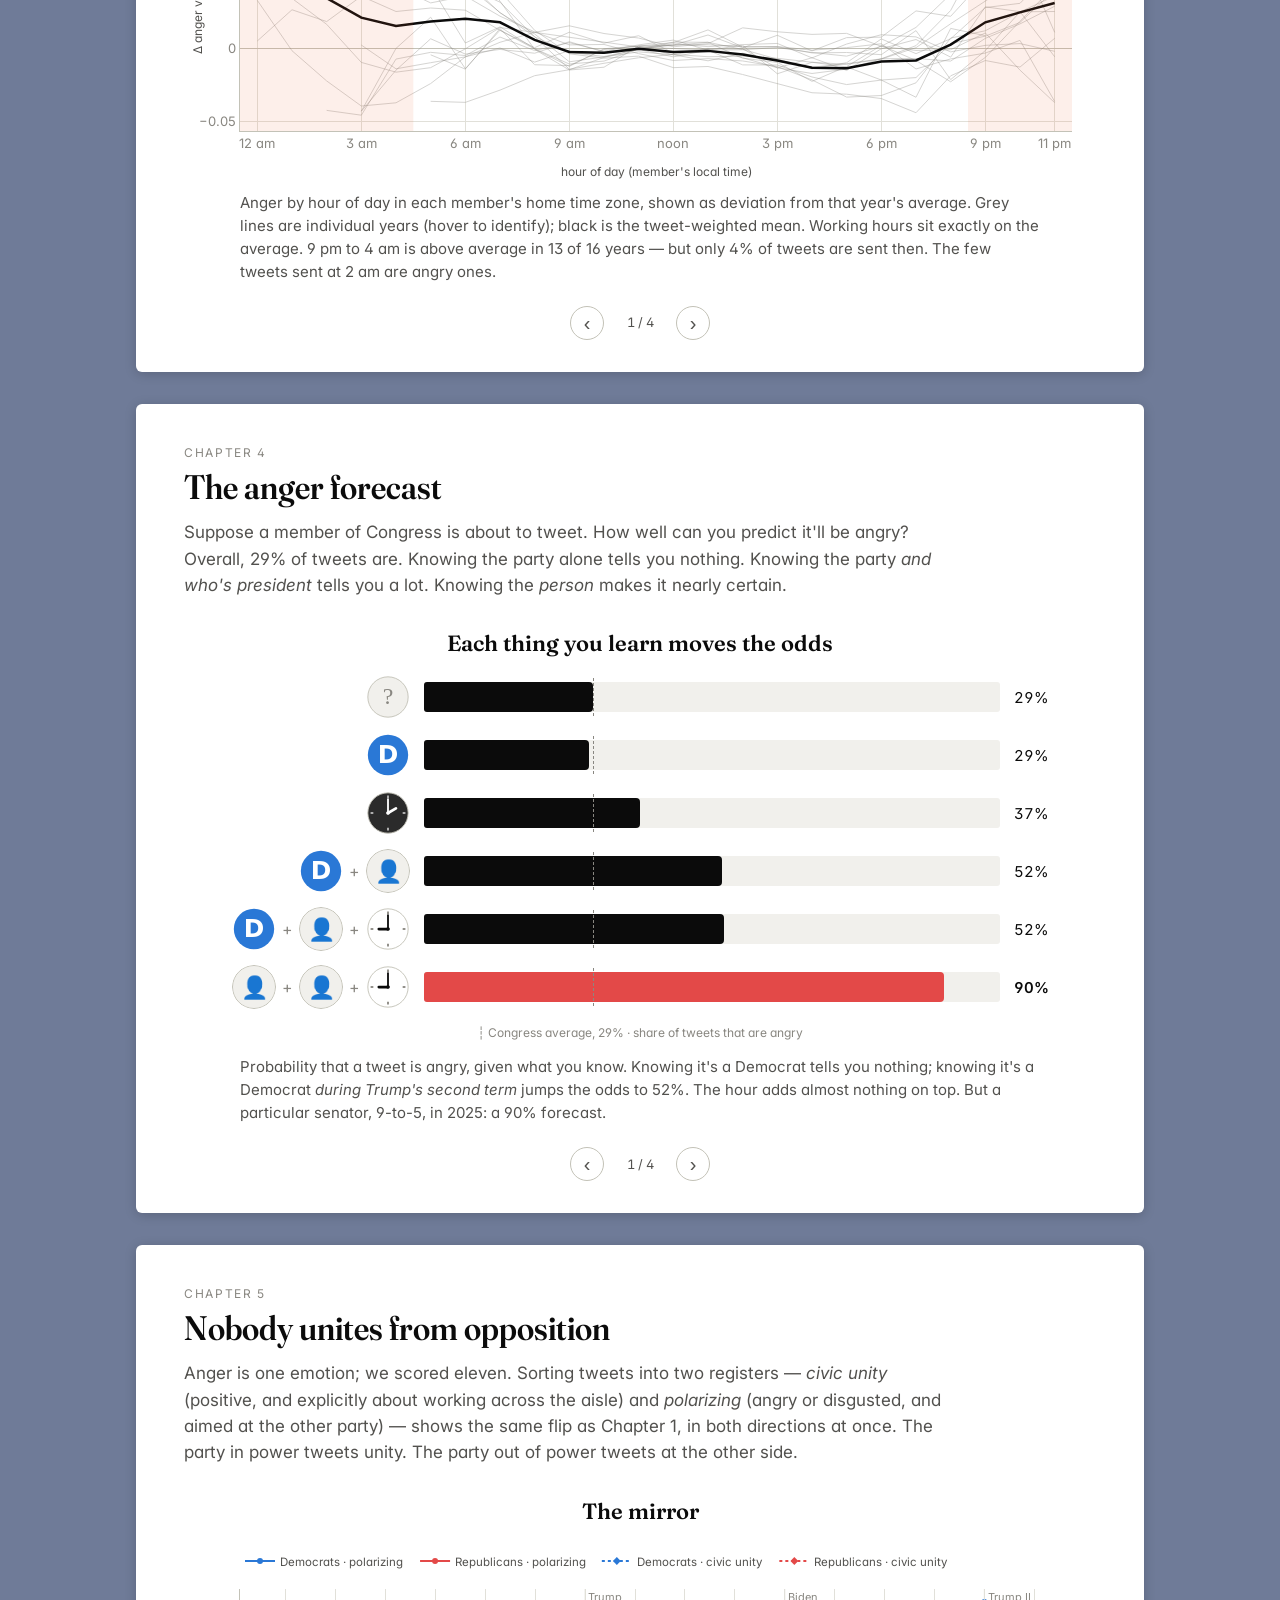
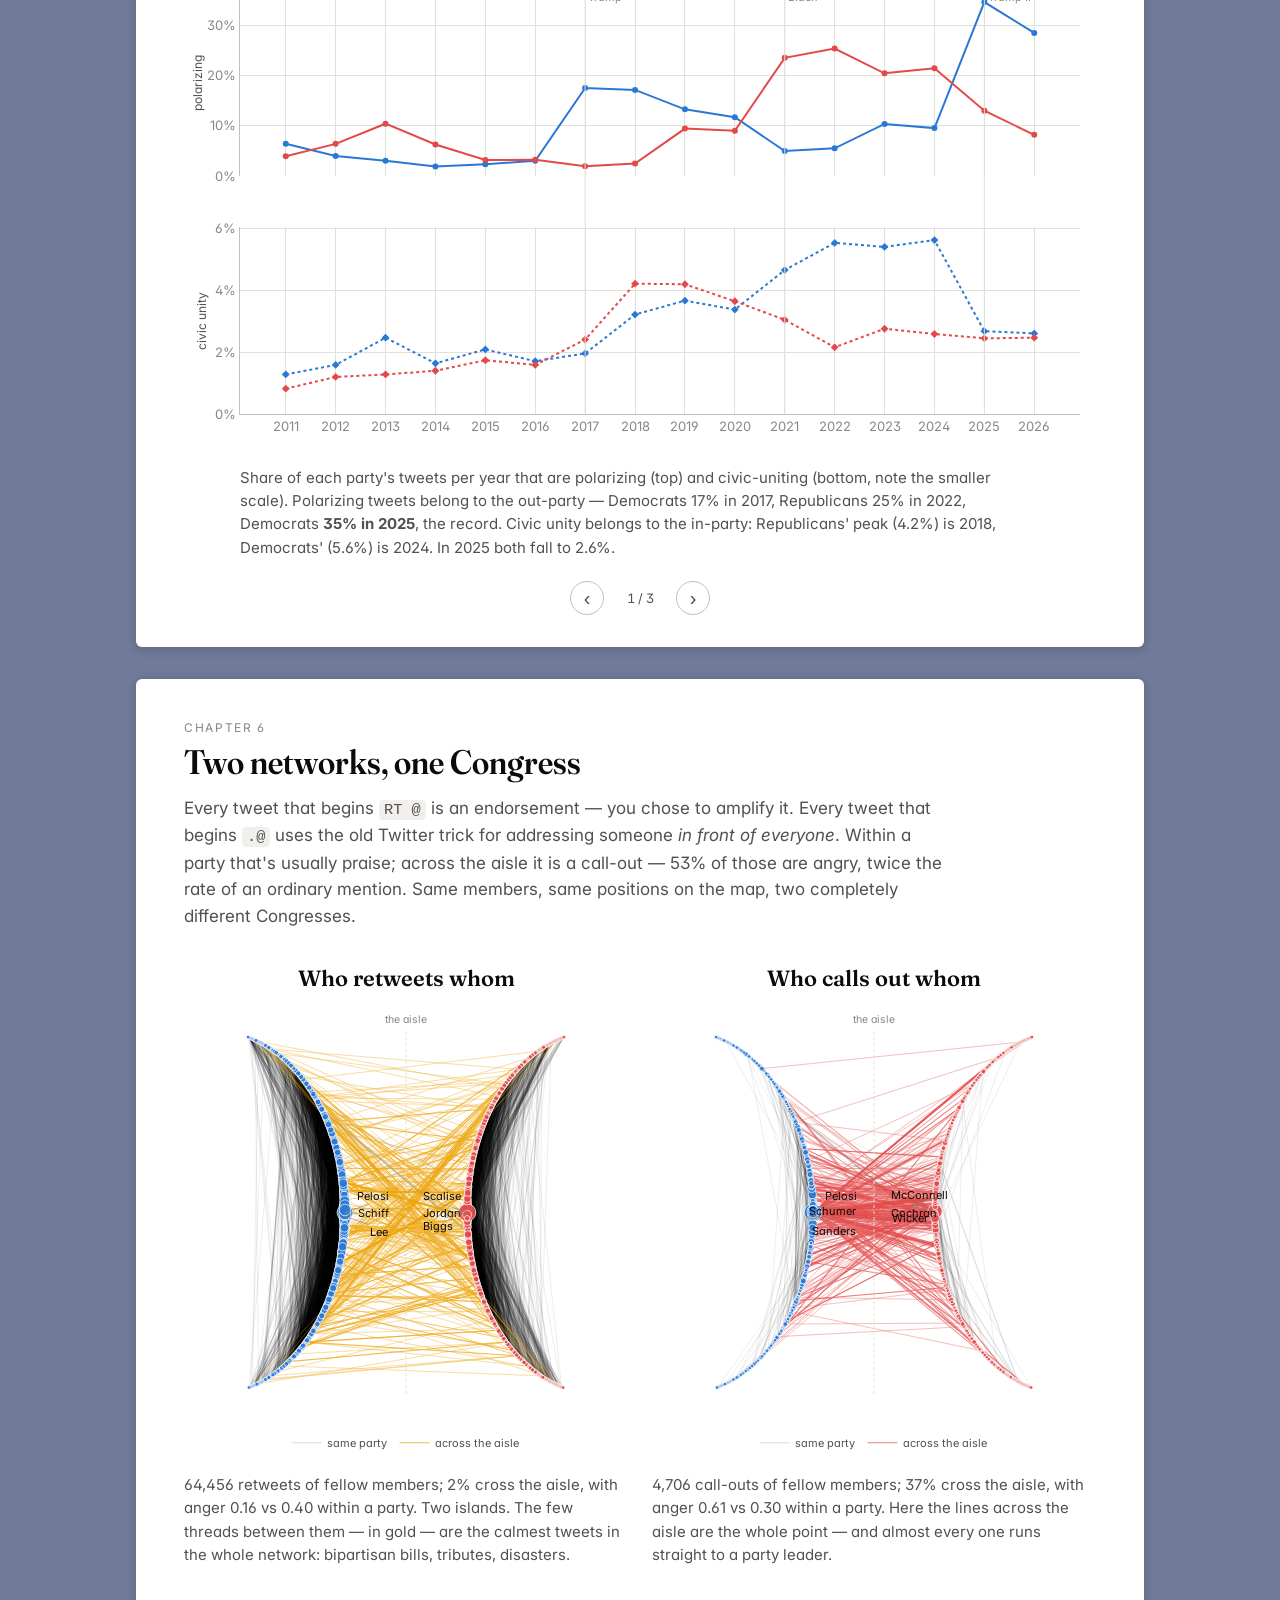
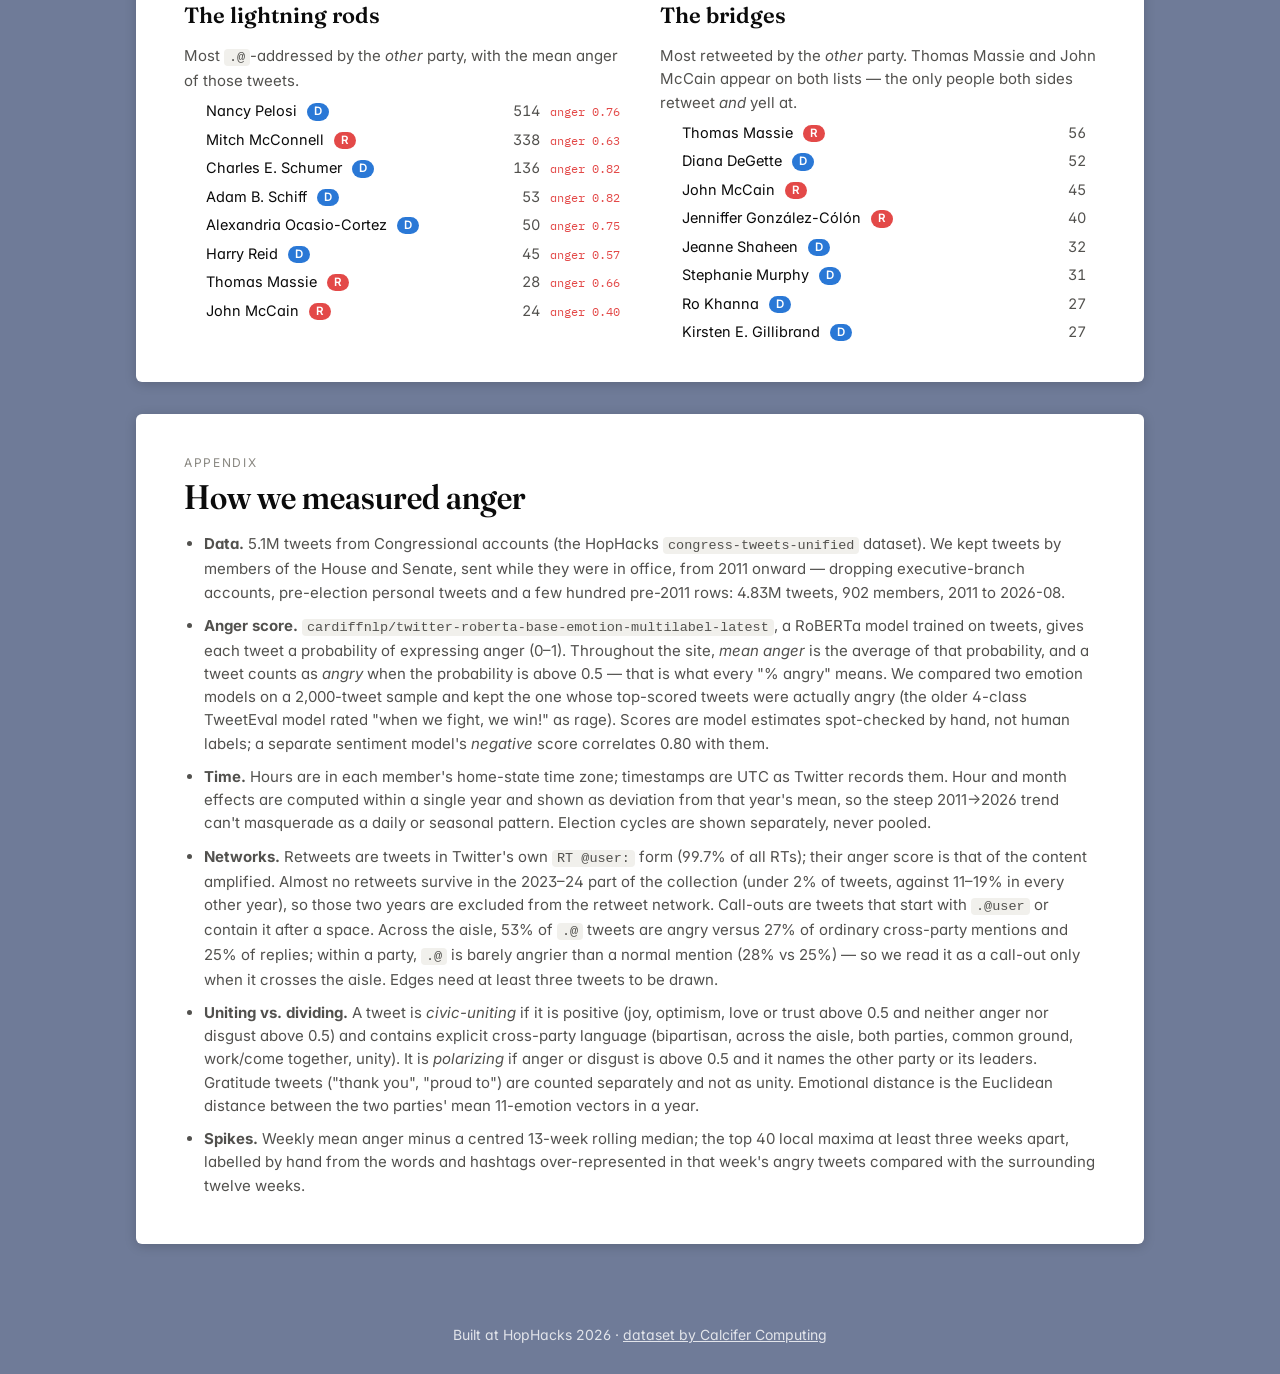
==== commit 39dd24ed: "Chapter 5: uniting vs dividing — civic unity, polarizing tweets, emotional distance (site + notebook" ====
--- a/site/index.html
+++ b/site/index.html
@@ -177,9 +177,47 @@
   </div>
 </section>
 
-<!-- ================= CHAPTER 5: NETWORKS ================= -->
+<!-- ================= CHAPTER 5: UNITING vs DIVIDING ================= -->
+<section class="card" id="ch-unity">
+  <p class="chapter">Chapter 5</p>
+  <h2>Nobody unites from opposition</h2>
+  <p class="intro">Anger is one emotion; we scored eleven. Sorting tweets into two registers — <em>civic unity</em> (positive, and explicitly
+    about working across the aisle) and <em>polarizing</em> (angry or disgusted, and aimed at the other party) — shows the same flip as
+    Chapter 1, in both directions at once. The party in power tweets unity. The party out of power tweets at the other side.</p>
+  <div class="carousel" data-carousel>
+    <div class="slides">
+      <figure class="slide">
+        <figcaption class="chart-title">The mirror</figcaption>
+        <div class="chart taller" id="c-unity-mirror"></div>
+        <p class="caption">Share of each party's tweets per year that are polarizing (top) and civic-uniting (bottom, note the smaller scale).
+          Polarizing tweets belong to the out-party — Democrats 17% in 2017, Republicans 25% in 2022, Democrats <strong>35% in 2025</strong>, the record.
+          Civic unity belongs to the in-party: Republicans' peak (4.2%) is 2018, Democrats' (5.6%) is 2024. In 2025 both fall to 2.6%.</p>
+      </figure>
+      <figure class="slide">
+        <figcaption class="chart-title">How far apart the parties feel</figcaption>
+        <div class="chart" id="c-unity-distance"></div>
+        <p class="caption">Each year, the average of all eleven emotions for each party; the line is the distance between the two profiles. The parties
+          felt roughly the same things through 2016, split apart in 2017 (the gap was <em>anger</em>), <strong>came back together in 2019–20</strong> — the
+          pandemic year is the last time Congress was emotionally close — and split again in 2021. Since then the biggest gap isn't anger but
+          <em>optimism</em>: one side has it, the other doesn't. In 2025 it's <em>disgust</em>.</p>
+      </figure>
+      <figure class="slide">
+        <figcaption class="chart-title">The calendar of unity</figcaption>
+        <div class="two-col unity-cal">
+          <div><h3>Most uniting months</h3><ol class="netlist" id="unity-top"></ol></div>
+          <div><h3>Most polarizing months</h3><ol class="netlist" id="unity-bottom"></ol></div>
+        </div>
+        <p class="caption">Civic-unity share versus polarizing share, both parties pooled, minimum 5,000 tweets in the month. Unity peaks on things that
+          actually passed — infrastructure, COVID relief, the Ukraine response. The eight most polarizing months in the whole dataset are all in 2025.</p>
+      </figure>
+    </div>
+    <nav class="pager"><button class="prev" aria-label="Previous">‹</button><span class="count">1 / 3</span><button class="next" aria-label="Next">›</button></nav>
+  </div>
+</section>
+
+<!-- ================= CHAPTER 6: NETWORKS ================= -->
 <section class="card" id="ch-network">
-  <p class="chapter">Chapter 5</p>
+  <p class="chapter">Chapter 6</p>
   <h2>Two networks, one Congress</h2>
   <p class="intro">Every tweet that begins <code>RT @</code> is an endorsement — you chose to amplify it. Every tweet that begins
     <code>.@</code> uses the old Twitter trick for addressing someone <em>in front of everyone</em>. Within a party that's usually praise;
@@ -236,6 +274,11 @@
       two years are excluded from the retweet network. Call-outs are tweets that start with <code>.@user</code> or contain it after a space. Across the aisle,
       53% of <code>.@</code> tweets are angry versus 27% of ordinary cross-party mentions and 25% of replies; within a party, <code>.@</code> is barely angrier
       than a normal mention (28% vs 25%) — so we read it as a call-out only when it crosses the aisle. Edges need at least three tweets to be drawn.</li>
+    <li><strong>Uniting vs. dividing.</strong> A tweet is <em>civic-uniting</em> if it is positive (joy, optimism, love or trust above 0.5 and neither
+      anger nor disgust above 0.5) and contains explicit cross-party language (bipartisan, across the aisle, both parties, common ground, work/come
+      together, unity). It is <em>polarizing</em> if anger or disgust is above 0.5 and it names the other party or its leaders. Gratitude tweets
+      ("thank you", "proud to") are counted separately and not as unity. Emotional distance is the Euclidean distance between the two parties'
+      mean 11-emotion vectors in a year.</li>
     <li><strong>Spikes.</strong> Weekly mean anger minus a centred 13-week rolling median; the top 40 local maxima at least three weeks apart, labelled by
       hand from the words and hashtags over-represented in that week's angry tweets compared with the surrounding twelve weeks.</li>
   </ul>
--- a/site/style.css
+++ b/site/style.css
@@ -180,3 +180,7 @@
 .js-plotly-plot .hoverlayer .hovertext path { rx: 6; stroke: none !important; }
 .js-plotly-plot .hoverlayer .hovertext text { font-family: var(--sans) !important; }
 .js-plotly-plot .hoverlayer .legend rect, .js-plotly-plot .hoverlayer .legend path { stroke: none !important; }
+
+.unity-cal h3 { margin-top: 6px; }
+.unity-cal .netlist li { grid-template-columns: 72px 1fr auto; }
+.netlist .mo { color: var(--muted); font-variant-numeric: tabular-nums; }
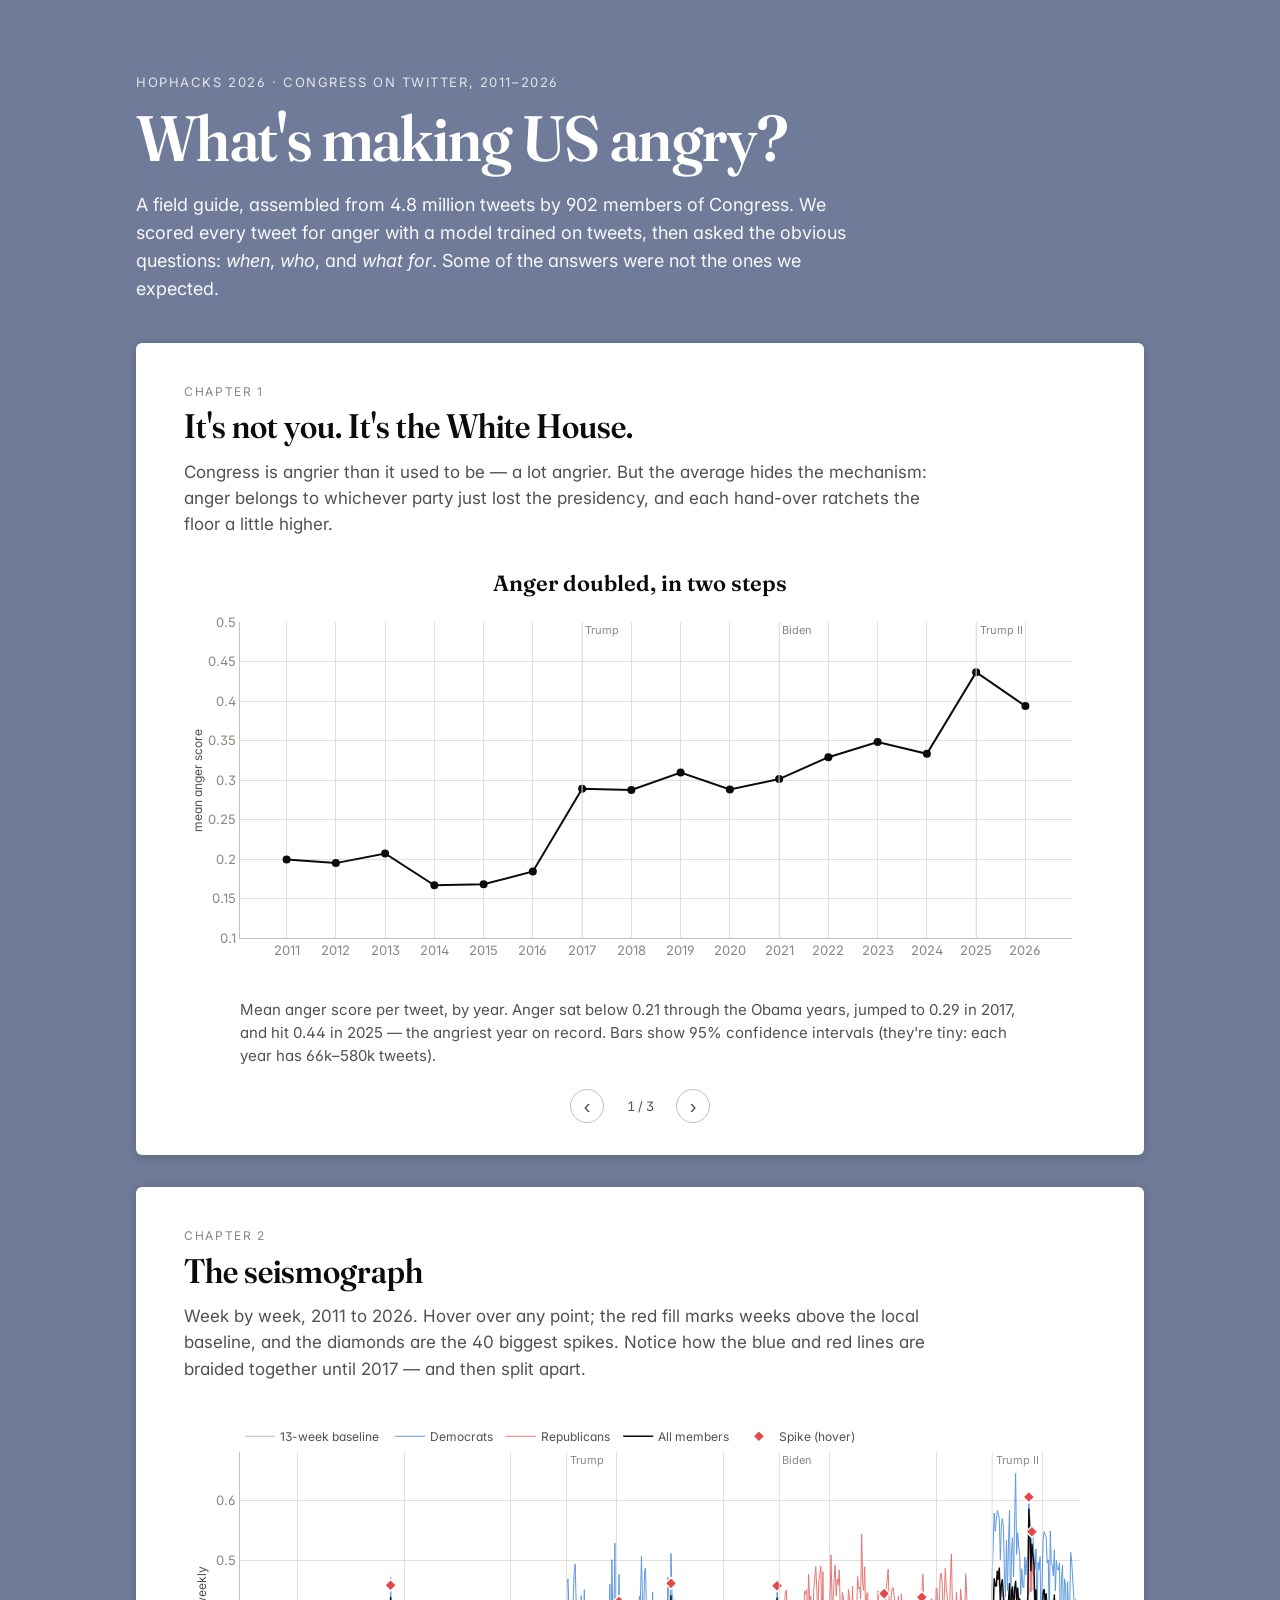
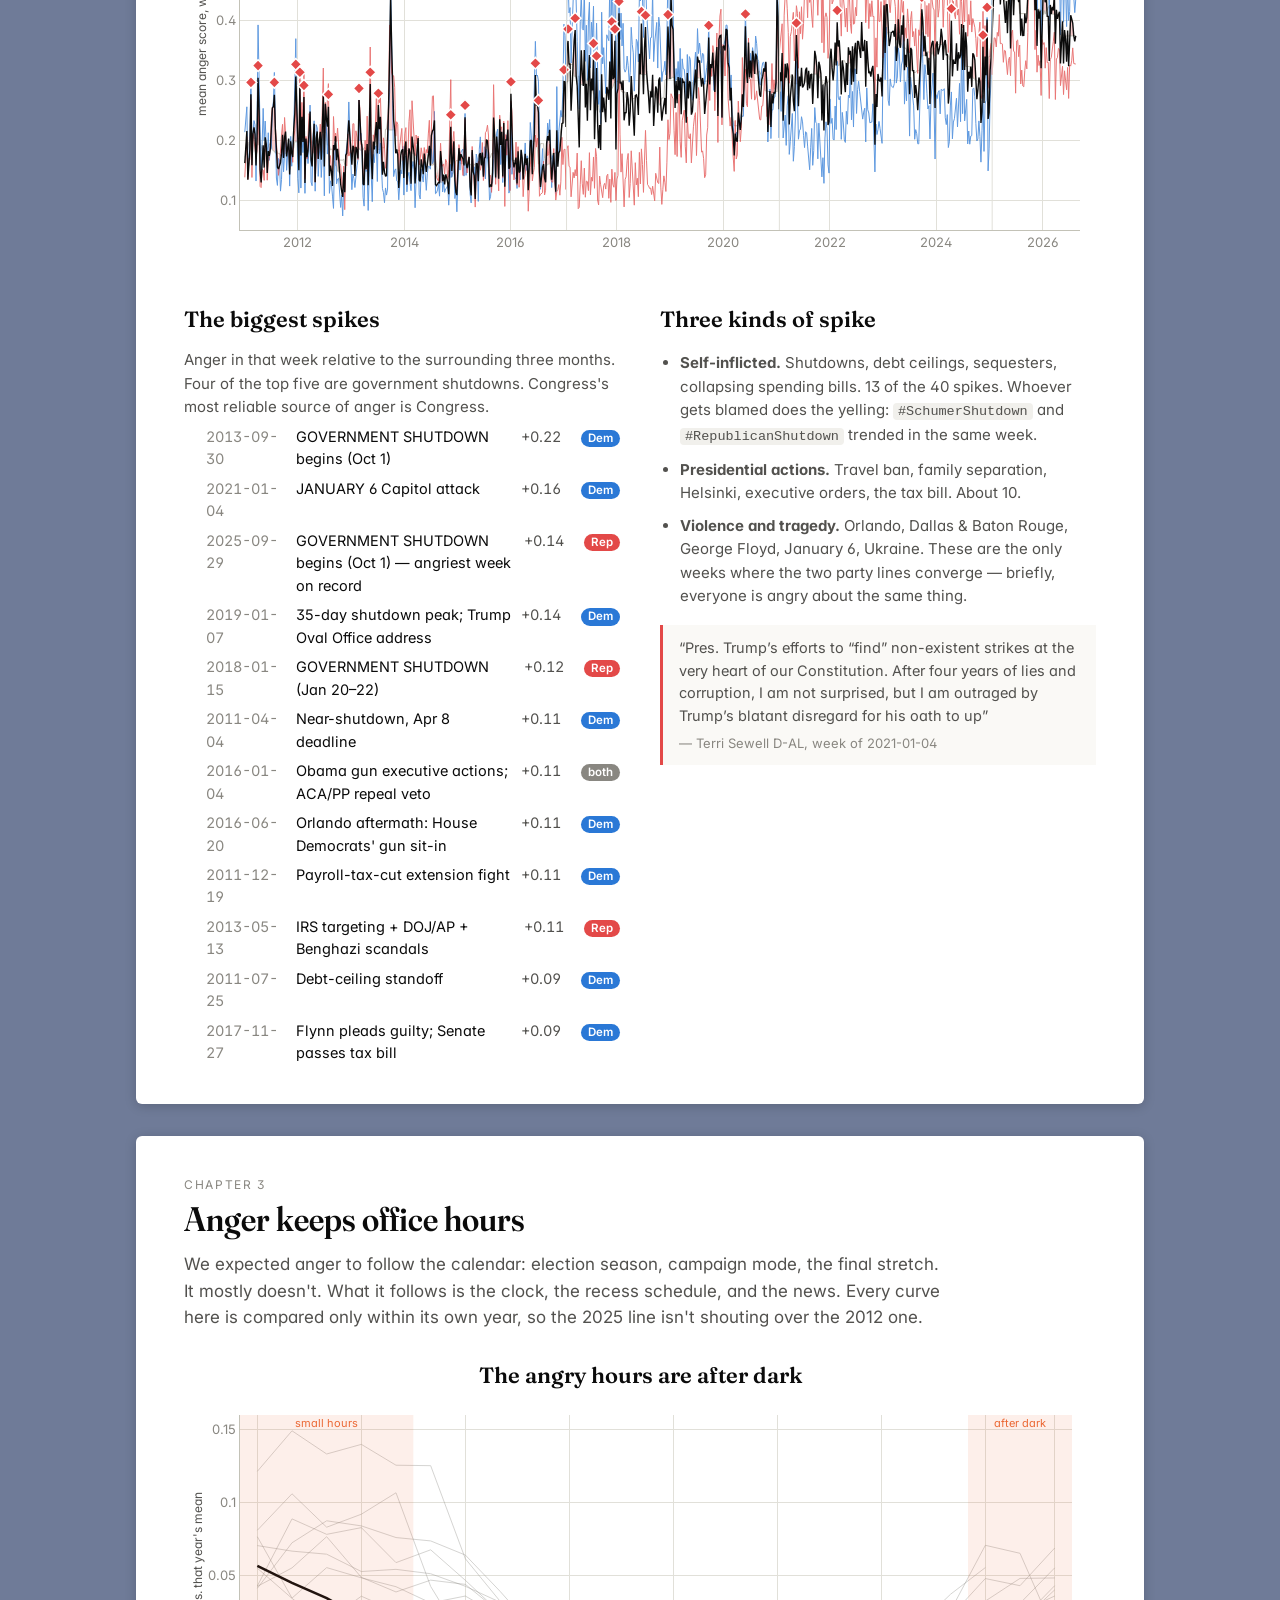
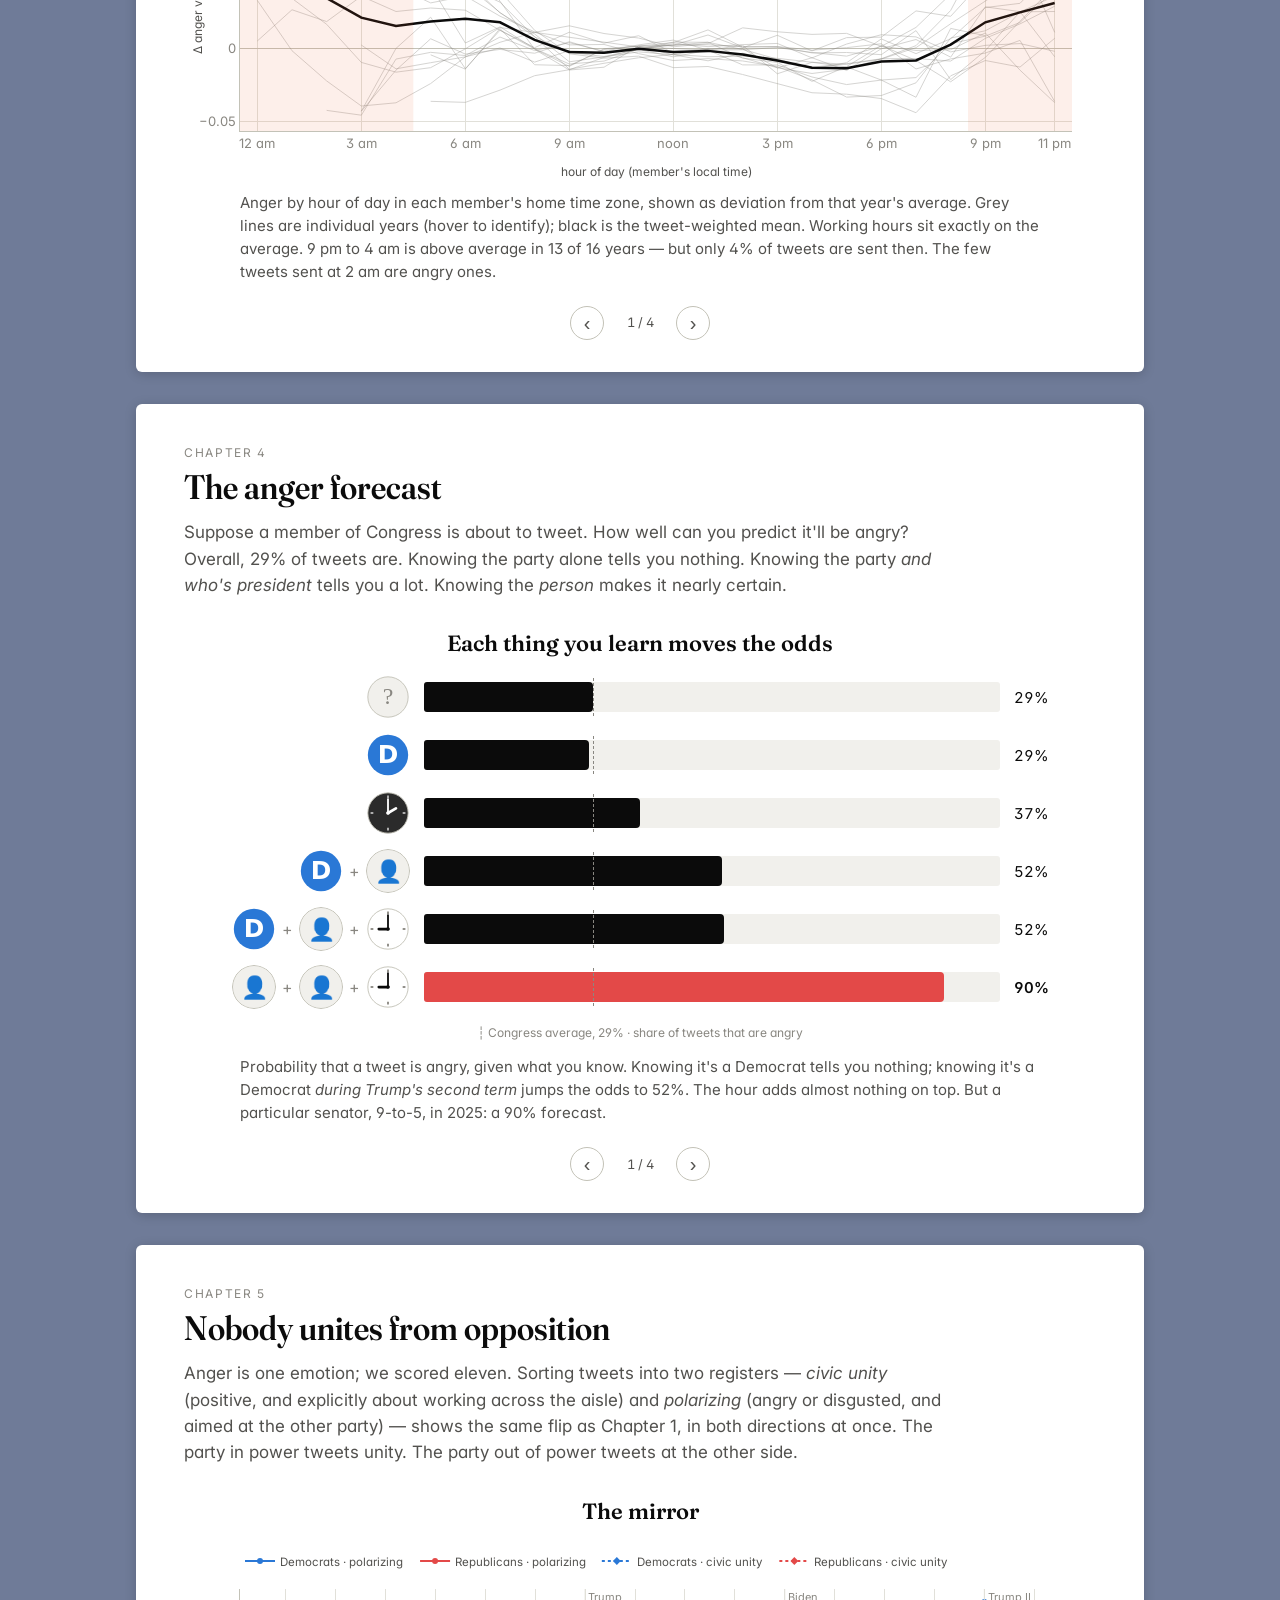
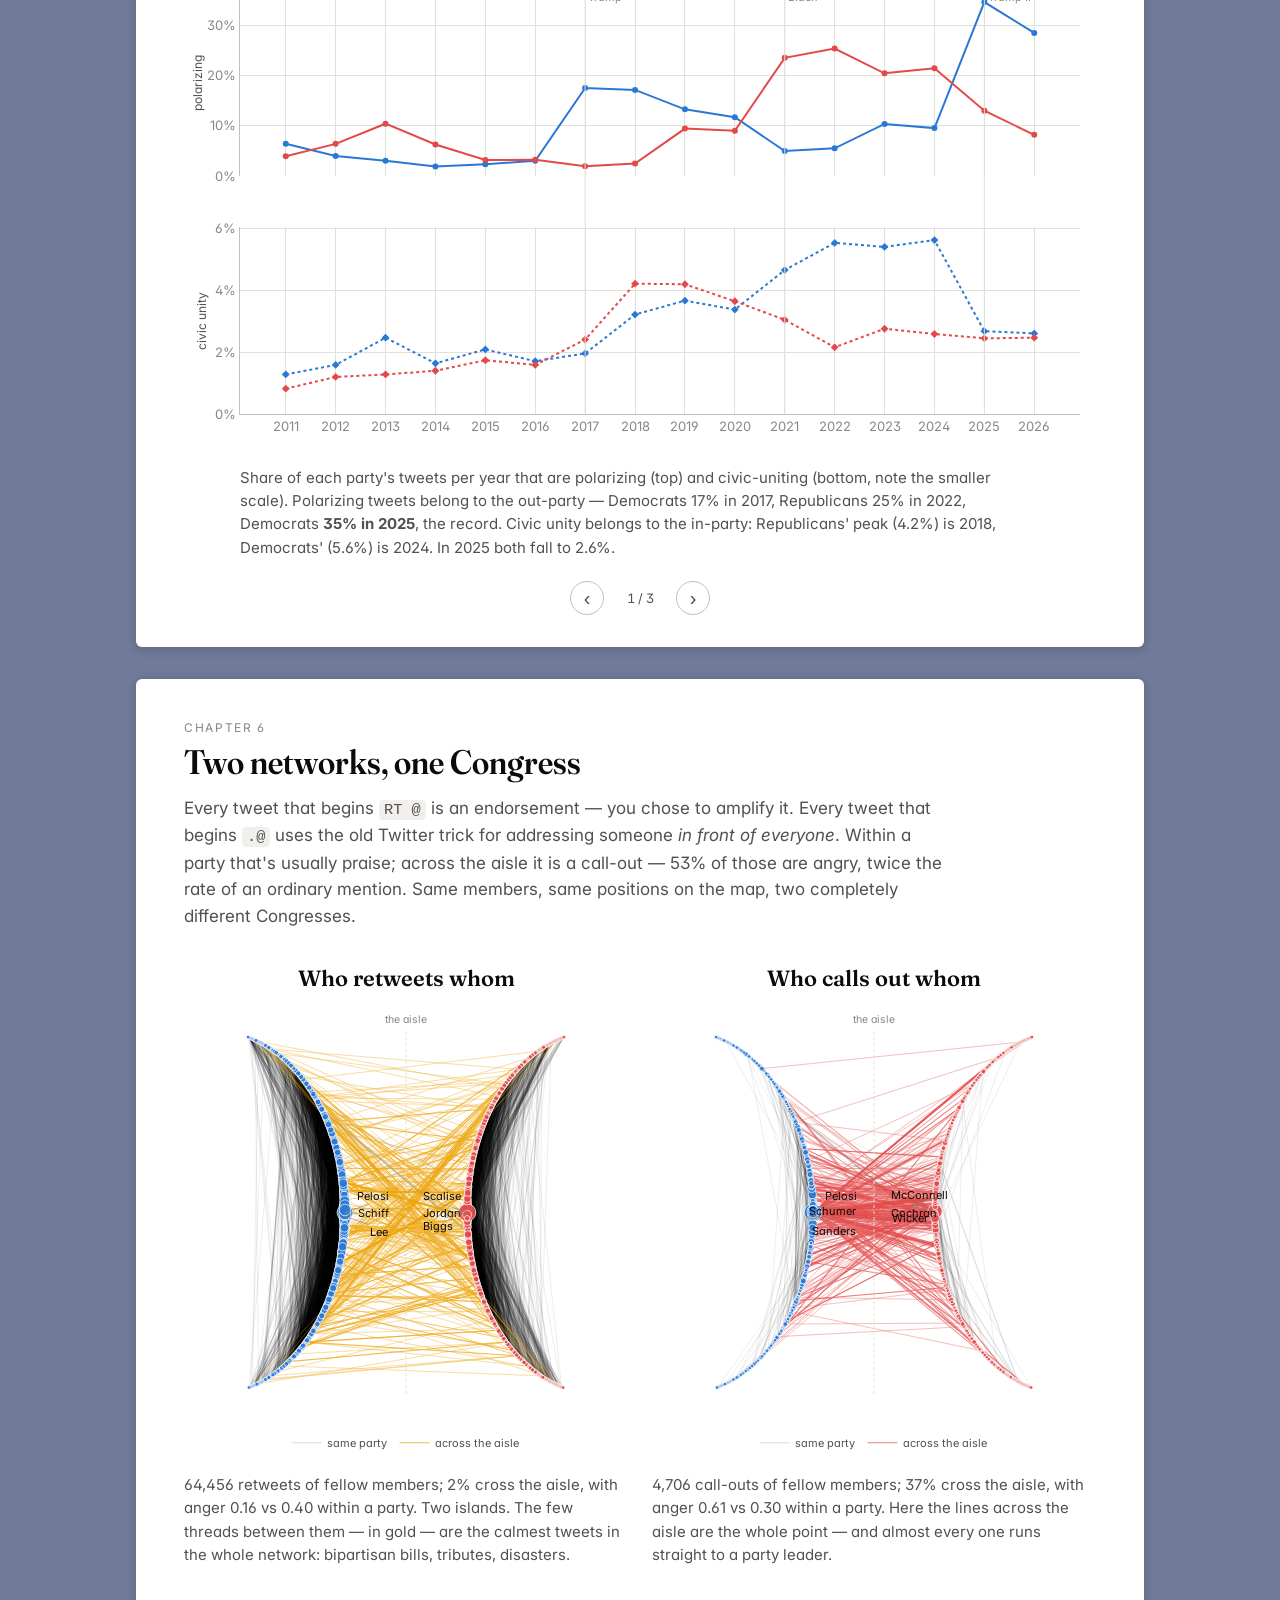
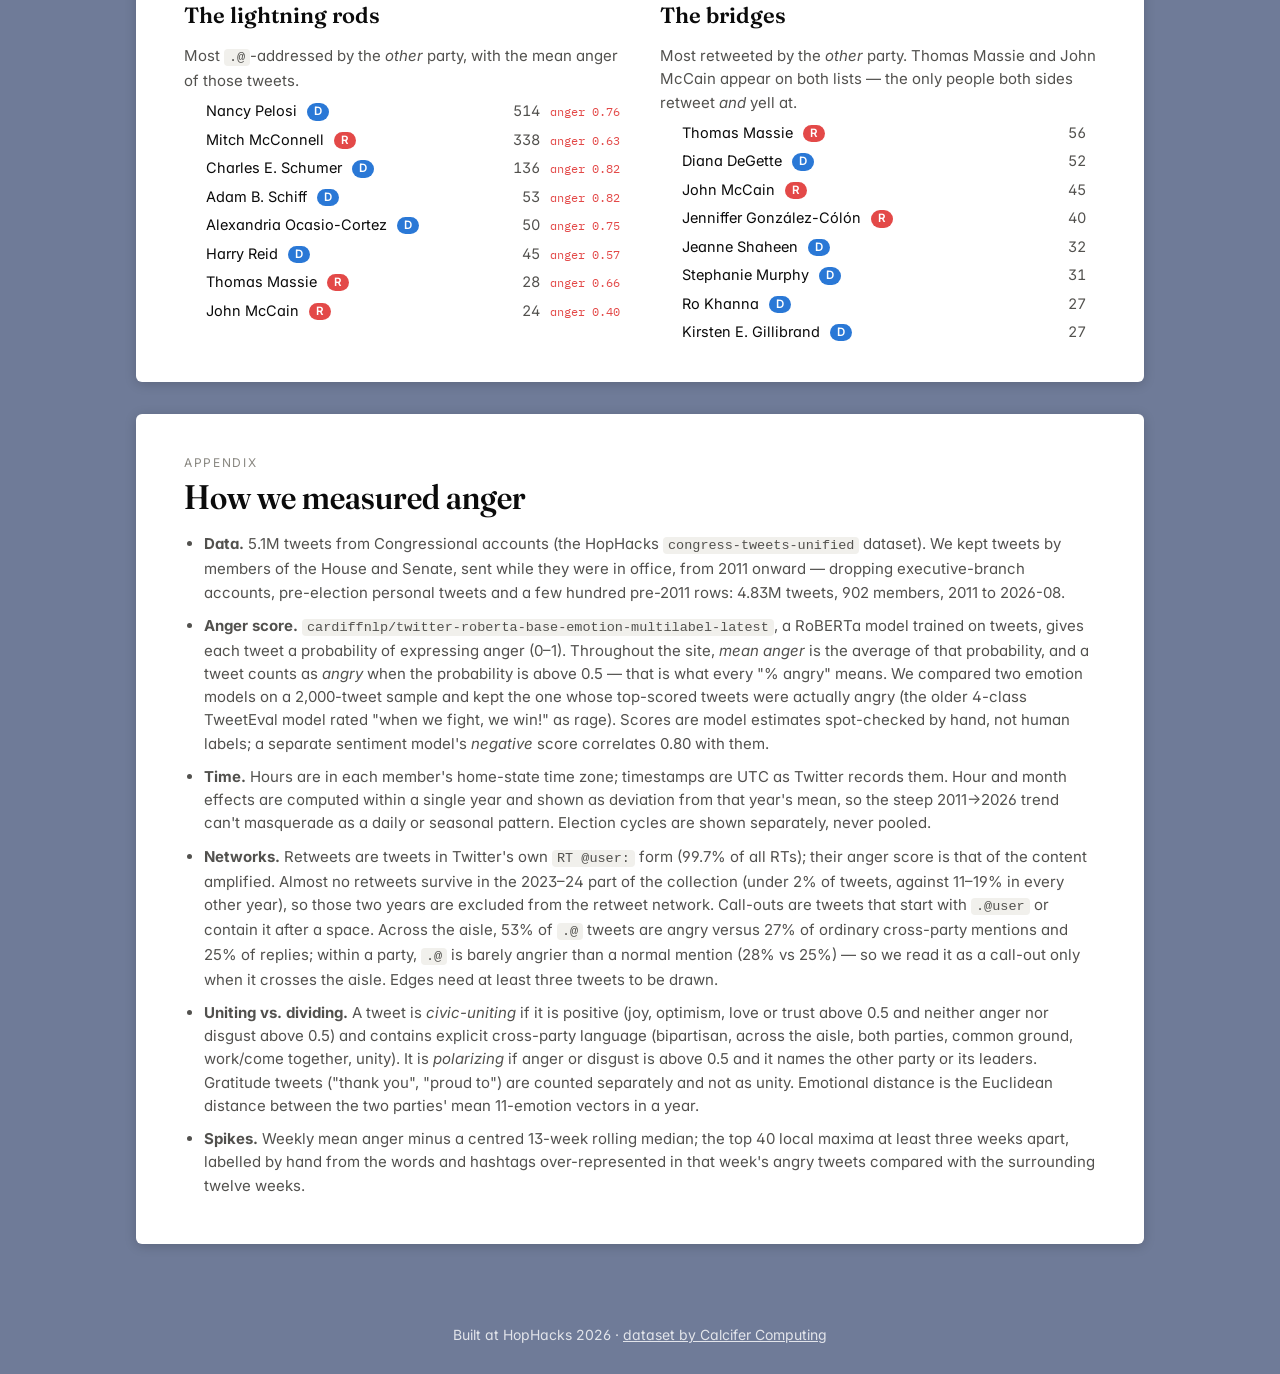
==== commit f7968c7c: "Rename to "What's making US angry?" across site, notebook, READMEs and thumbnail" ====
--- a/site/index.html
+++ b/site/index.html
@@ -3,7 +3,7 @@
 <head>
 <meta charset="utf-8">
 <meta name="viewport" content="width=device-width, initial-scale=1">
-<title>What Makes Congress Angry?</title>
+<title>What's making US angry?</title>
 <meta name="description" content="A field guide to Congressional anger, from 4.8 million tweets by 905 members of Congress, 2011–2026.">
 <link rel="preconnect" href="https://fonts.googleapis.com">
 <link rel="preconnect" href="https://fonts.gstatic.com" crossorigin>
@@ -15,7 +15,7 @@
 
 <header class="hero">
   <p class="kicker">HopHacks 2026 · Congress on Twitter, 2011–2026</p>
-  <h1>What Makes Congress Angry?</h1>
+  <h1>What's making US angry?</h1>
   <p class="lede">A field guide, assembled from <span id="meta-tweets">4.8 million</span> tweets by
     <span id="meta-members">905</span> members of Congress. We scored every tweet for anger with a model trained on
     tweets, then asked the obvious questions: <em>when</em>, <em>who</em>, and <em>what for</em>.
@@ -208,7 +208,8 @@
           <div><h3>Most polarizing months</h3><ol class="netlist" id="unity-bottom"></ol></div>
         </div>
         <p class="caption">Civic-unity share versus polarizing share, both parties pooled, minimum 5,000 tweets in the month. Unity peaks on things that
-          actually passed — infrastructure, COVID relief, the Ukraine response. The eight most polarizing months in the whole dataset are all in 2025.</p>
+          actually passed — infrastructure, COVID relief, the Ukraine response. The eight most polarizing months in the whole dataset are all in 2025.
+          <a href="romance.html" class="slide-link">Watch the distance play out as a romance — Gone with the Wind, as told by tweets →</a></p>
       </figure>
     </div>
     <nav class="pager"><button class="prev" aria-label="Previous">‹</button><span class="count">1 / 3</span><button class="next" aria-label="Next">›</button></nav>
